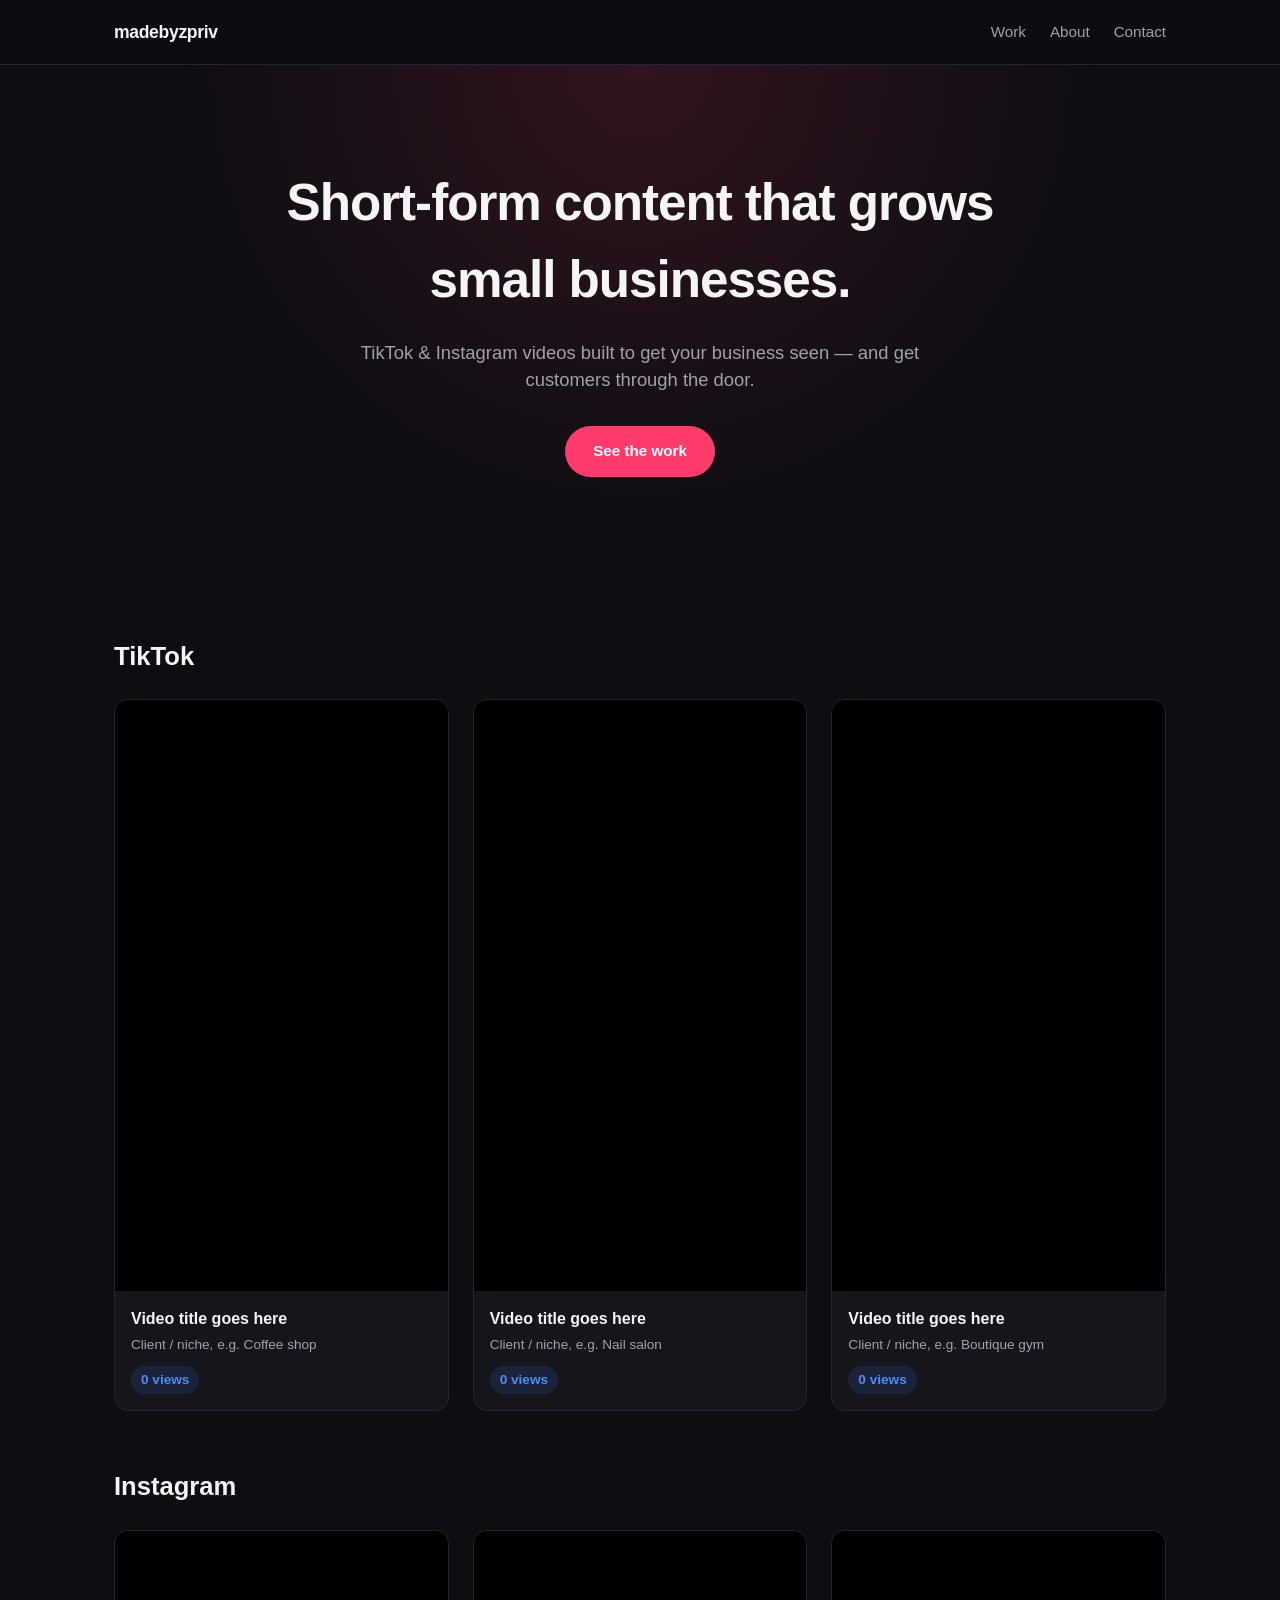
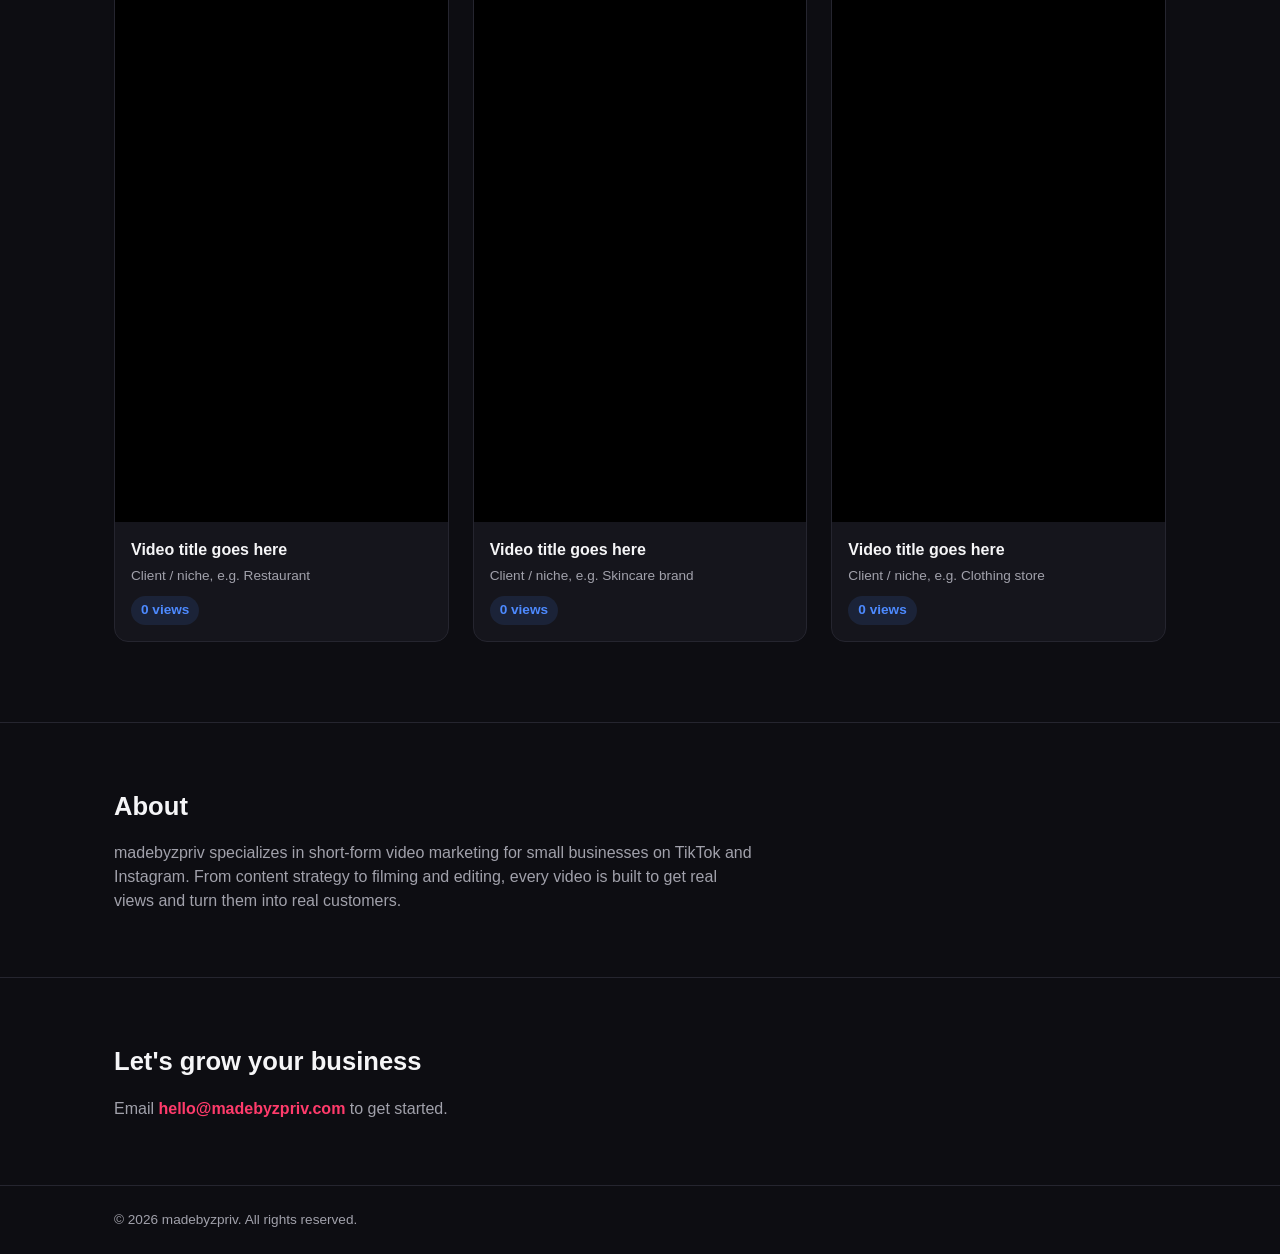
==== index.html @ 8af0ff32 "Initial portfolio site for madebyzpriv Static HTML/CSS site showcasing TikTok and Instagram videos w" ====
<!DOCTYPE html>
<html lang="en">
<head>
  <meta charset="UTF-8">
  <meta name="viewport" content="width=device-width, initial-scale=1.0">
  <title>madebyzpriv — TikTok & Instagram Marketing for Small Businesses</title>
  <meta name="description" content="madebyzpriv creates short-form video content that grows small businesses on TikTok and Instagram.">
  <link rel="stylesheet" href="assets/css/style.css">
</head>
<body>

  <header class="site-header">
    <div class="container nav">
      <a href="#" class="logo">madebyzpriv</a>
      <nav>
        <a href="#work">Work</a>
        <a href="#about">About</a>
        <a href="#contact">Contact</a>
      </nav>
    </div>
  </header>

  <section class="hero">
    <div class="container">
      <h1>Short-form content that grows small businesses.</h1>
      <p class="subhead">TikTok &amp; Instagram videos built to get your business seen — and get customers through the door.</p>
      <a href="#work" class="btn">See the work</a>
    </div>
  </section>

  <section id="work" class="work">
    <div class="container">

      <h2>TikTok</h2>
      <div class="video-grid">

        <!-- ============================================
             TIKTOK VIDEO CARD — copy/paste this block to add more
             1. Drop your file in videos/tiktok/
             2. Set src="videos/tiktok/your-file.mp4"
             3. Set poster="assets/img/your-thumb.jpg" (optional cover image)
             4. Update the title, client/niche tag, and views count
             ============================================ -->
        <article class="video-card">
          <video controls preload="metadata" poster="assets/img/tiktok-1-thumb.jpg">
            <source src="videos/tiktok/tiktok-1.mp4" type="video/mp4">
          </video>
          <div class="video-info">
            <h3>Video title goes here</h3>
            <p class="tag">Client / niche, e.g. Coffee shop</p>
            <p class="views"><span class="views-count">0</span> views</p>
          </div>
        </article>

        <article class="video-card">
          <video controls preload="metadata" poster="assets/img/tiktok-2-thumb.jpg">
            <source src="videos/tiktok/tiktok-2.mp4" type="video/mp4">
          </video>
          <div class="video-info">
            <h3>Video title goes here</h3>
            <p class="tag">Client / niche, e.g. Nail salon</p>
            <p class="views"><span class="views-count">0</span> views</p>
          </div>
        </article>

        <article class="video-card">
          <video controls preload="metadata" poster="assets/img/tiktok-3-thumb.jpg">
            <source src="videos/tiktok/tiktok-3.mp4" type="video/mp4">
          </video>
          <div class="video-info">
            <h3>Video title goes here</h3>
            <p class="tag">Client / niche, e.g. Boutique gym</p>
            <p class="views"><span class="views-count">0</span> views</p>
          </div>
        </article>
        <!-- END TIKTOK VIDEO CARD -->

      </div>

      <h2>Instagram</h2>
      <div class="video-grid">

        <!-- ============================================
             INSTAGRAM VIDEO CARD — copy/paste this block to add more
             1. Drop your file in videos/instagram/
             2. Set src="videos/instagram/your-file.mp4"
             3. Set poster="assets/img/your-thumb.jpg" (optional cover image)
             4. Update the title, client/niche tag, and views count
             ============================================ -->
        <article class="video-card">
          <video controls preload="metadata" poster="assets/img/instagram-1-thumb.jpg">
            <source src="videos/instagram/instagram-1.mp4" type="video/mp4">
          </video>
          <div class="video-info">
            <h3>Video title goes here</h3>
            <p class="tag">Client / niche, e.g. Restaurant</p>
            <p class="views"><span class="views-count">0</span> views</p>
          </div>
        </article>

        <article class="video-card">
          <video controls preload="metadata" poster="assets/img/instagram-2-thumb.jpg">
            <source src="videos/instagram/instagram-2.mp4" type="video/mp4">
          </video>
          <div class="video-info">
            <h3>Video title goes here</h3>
            <p class="tag">Client / niche, e.g. Skincare brand</p>
            <p class="views"><span class="views-count">0</span> views</p>
          </div>
        </article>

        <article class="video-card">
          <video controls preload="metadata" poster="assets/img/instagram-3-thumb.jpg">
            <source src="videos/instagram/instagram-3.mp4" type="video/mp4">
          </video>
          <div class="video-info">
            <h3>Video title goes here</h3>
            <p class="tag">Client / niche, e.g. Clothing store</p>
            <p class="views"><span class="views-count">0</span> views</p>
          </div>
        </article>
        <!-- END INSTAGRAM VIDEO CARD -->

      </div>
    </div>
  </section>

  <section id="about" class="about">
    <div class="container">
      <h2>About</h2>
      <p>madebyzpriv specializes in short-form video marketing for small businesses on TikTok and Instagram. From content strategy to filming and editing, every video is built to get real views and turn them into real customers.</p>
    </div>
  </section>

  <section id="contact" class="contact">
    <div class="container">
      <h2>Let's grow your business</h2>
      <p>Email <a href="mailto:hello@madebyzpriv.com">hello@madebyzpriv.com</a> to get started.</p>
    </div>
  </section>

  <footer class="site-footer">
    <div class="container">
      <p>&copy; 2026 madebyzpriv. All rights reserved.</p>
    </div>
  </footer>

</body>
</html>
---- assets/css/style.css ----
:root {
  --bg: #0d0d12;
  --bg-alt: #15151c;
  --text: #f5f5f7;
  --muted: #a1a1ab;
  --accent: #ff3b6b;
  --accent-2: #4d8aff;
  --border: #25252f;
  --radius: 14px;
}

* {
  margin: 0;
  padding: 0;
  box-sizing: border-box;
}

body {
  font-family: -apple-system, BlinkMacSystemFont, "Segoe UI", Roboto, Helvetica, Arial, sans-serif;
  background: var(--bg);
  color: var(--text);
  line-height: 1.5;
}

.container {
  max-width: 1100px;
  margin: 0 auto;
  padding: 0 24px;
}

a {
  color: inherit;
  text-decoration: none;
}

/* Header */
.site-header {
  position: sticky;
  top: 0;
  background: rgba(13, 13, 18, 0.85);
  backdrop-filter: blur(8px);
  border-bottom: 1px solid var(--border);
  z-index: 10;
}

.nav {
  display: flex;
  align-items: center;
  justify-content: space-between;
  height: 64px;
}

.logo {
  font-weight: 800;
  font-size: 1.1rem;
  letter-spacing: -0.02em;
}

.nav nav {
  display: flex;
  gap: 24px;
}

.nav nav a {
  color: var(--muted);
  font-size: 0.95rem;
  font-weight: 500;
}

.nav nav a:hover {
  color: var(--text);
}

/* Hero */
.hero {
  padding: 100px 0 80px;
  text-align: center;
  background: radial-gradient(circle at 50% 0%, rgba(255, 59, 107, 0.15), transparent 60%);
}

.hero h1 {
  font-size: clamp(2rem, 5vw, 3.2rem);
  font-weight: 800;
  letter-spacing: -0.02em;
  max-width: 760px;
  margin: 0 auto 20px;
}

.subhead {
  color: var(--muted);
  font-size: 1.15rem;
  max-width: 560px;
  margin: 0 auto 32px;
}

.btn {
  display: inline-block;
  background: var(--accent);
  color: #fff;
  font-weight: 700;
  padding: 14px 28px;
  border-radius: 999px;
  font-size: 0.95rem;
}

.btn:hover {
  opacity: 0.9;
}

/* Work / video grid */
.work {
  padding: 80px 0;
}

.work h2 {
  font-size: 1.6rem;
  font-weight: 800;
  margin-bottom: 24px;
}

.work h2:not(:first-child) {
  margin-top: 56px;
}

.video-grid {
  display: grid;
  grid-template-columns: repeat(3, 1fr);
  gap: 24px;
}

.video-card {
  background: var(--bg-alt);
  border: 1px solid var(--border);
  border-radius: var(--radius);
  overflow: hidden;
}

.video-card video {
  width: 100%;
  aspect-ratio: 9 / 16;
  display: block;
  background: #000;
  object-fit: cover;
}

.video-info {
  padding: 16px;
}

.video-info h3 {
  font-size: 1rem;
  font-weight: 700;
  margin-bottom: 4px;
}

.video-info .tag {
  color: var(--muted);
  font-size: 0.85rem;
  margin-bottom: 10px;
}

.video-info .views {
  display: inline-block;
  font-size: 0.85rem;
  font-weight: 700;
  color: var(--accent-2);
  background: rgba(77, 138, 255, 0.12);
  padding: 4px 10px;
  border-radius: 999px;
}

/* About / Contact */
.about,
.contact {
  padding: 64px 0;
  border-top: 1px solid var(--border);
}

.about h2,
.contact h2 {
  font-size: 1.6rem;
  font-weight: 800;
  margin-bottom: 16px;
}

.about p,
.contact p {
  color: var(--muted);
  max-width: 640px;
}

.contact a {
  color: var(--accent);
  font-weight: 700;
}

/* Footer */
.site-footer {
  border-top: 1px solid var(--border);
  padding: 24px 0;
  color: var(--muted);
  font-size: 0.85rem;
}

/* Responsive */
@media (max-width: 860px) {
  .video-grid {
    grid-template-columns: repeat(2, 1fr);
  }
}

@media (max-width: 560px) {
  .nav nav {
    gap: 16px;
  }

  .video-grid {
    grid-template-columns: 1fr;
  }
}
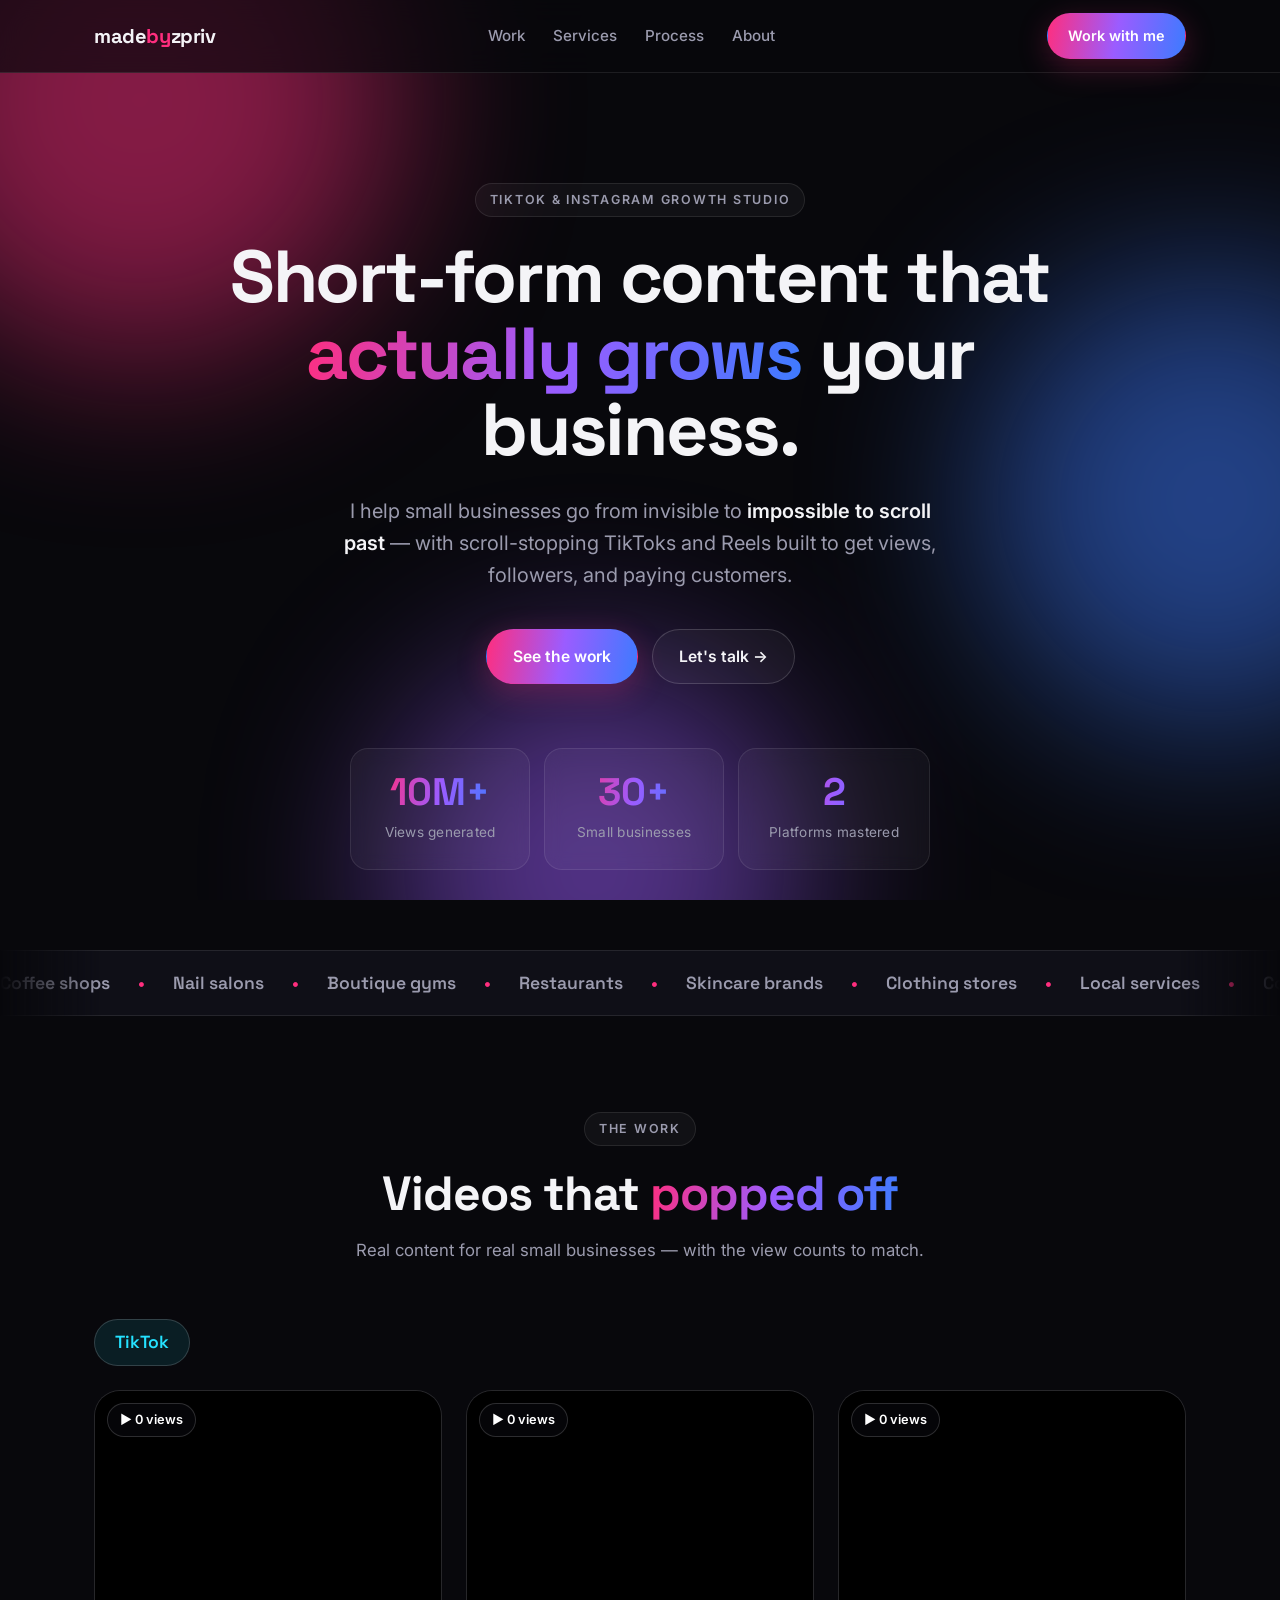
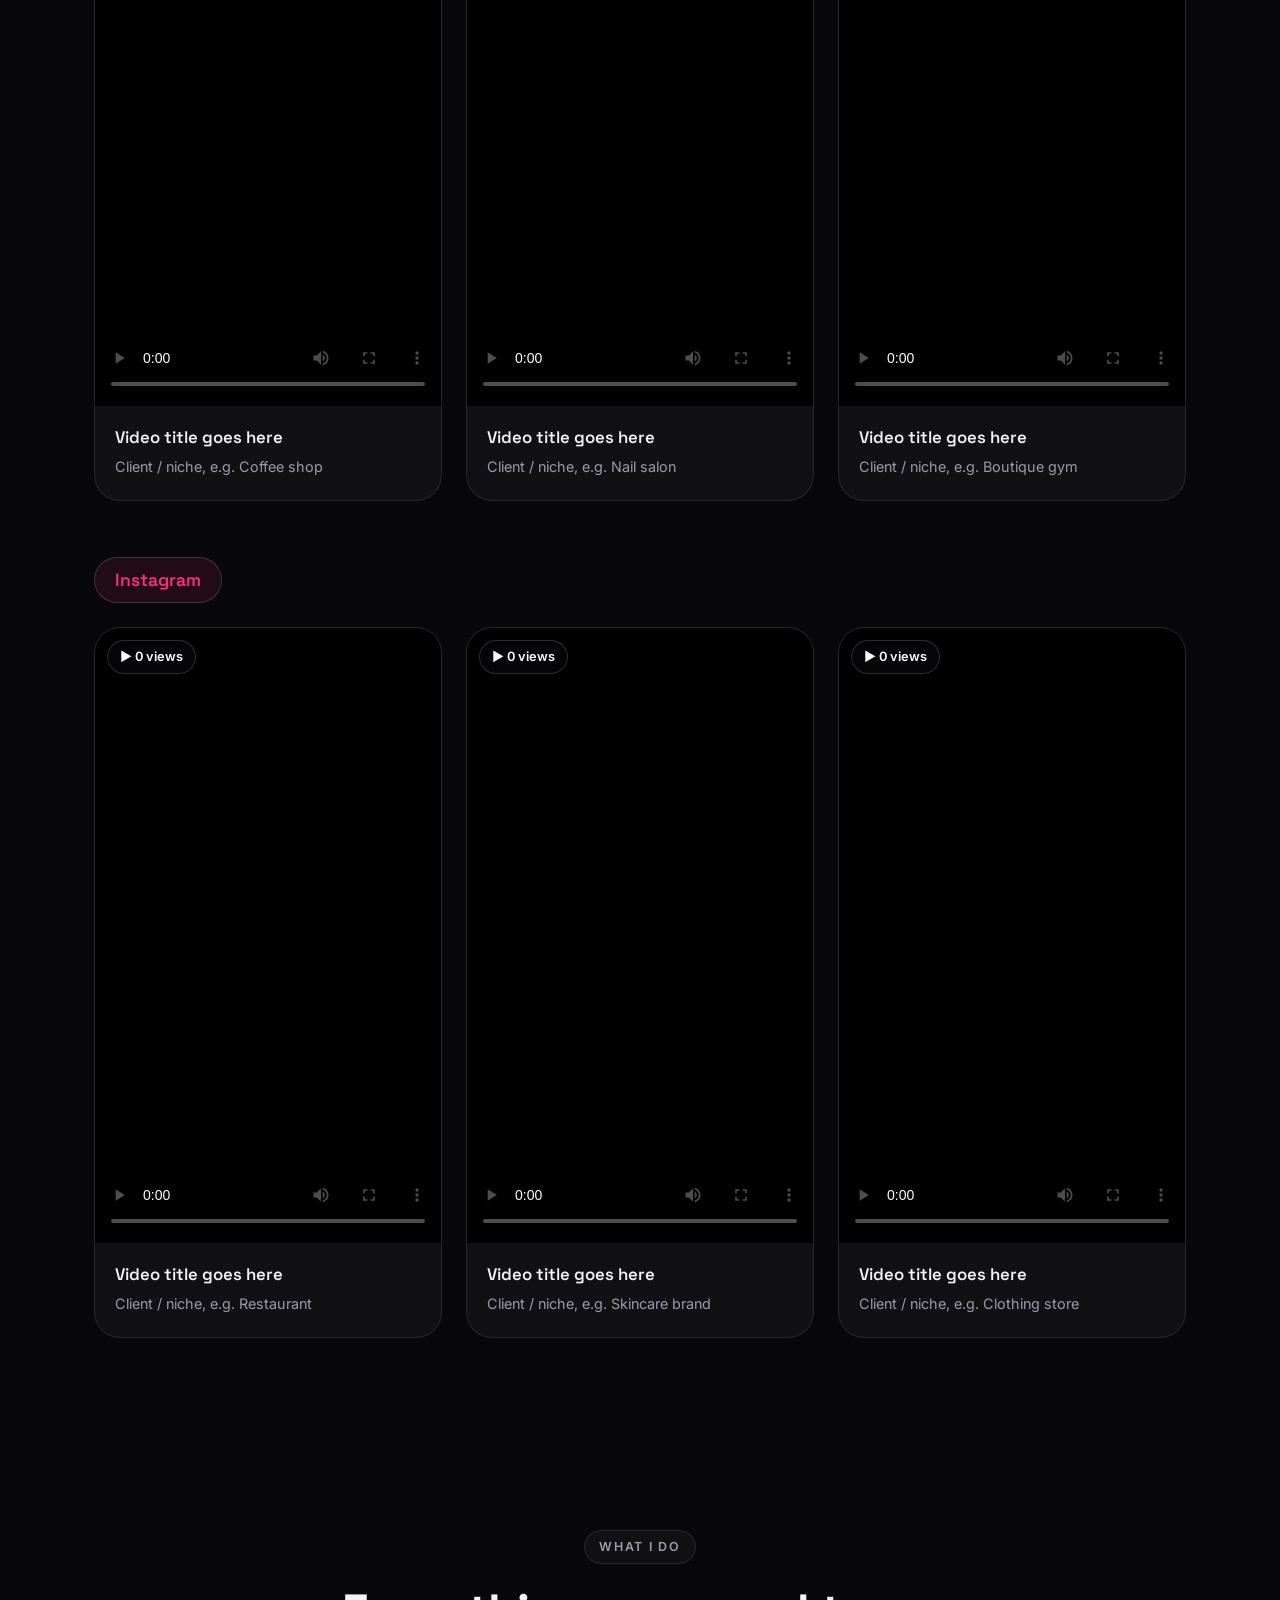
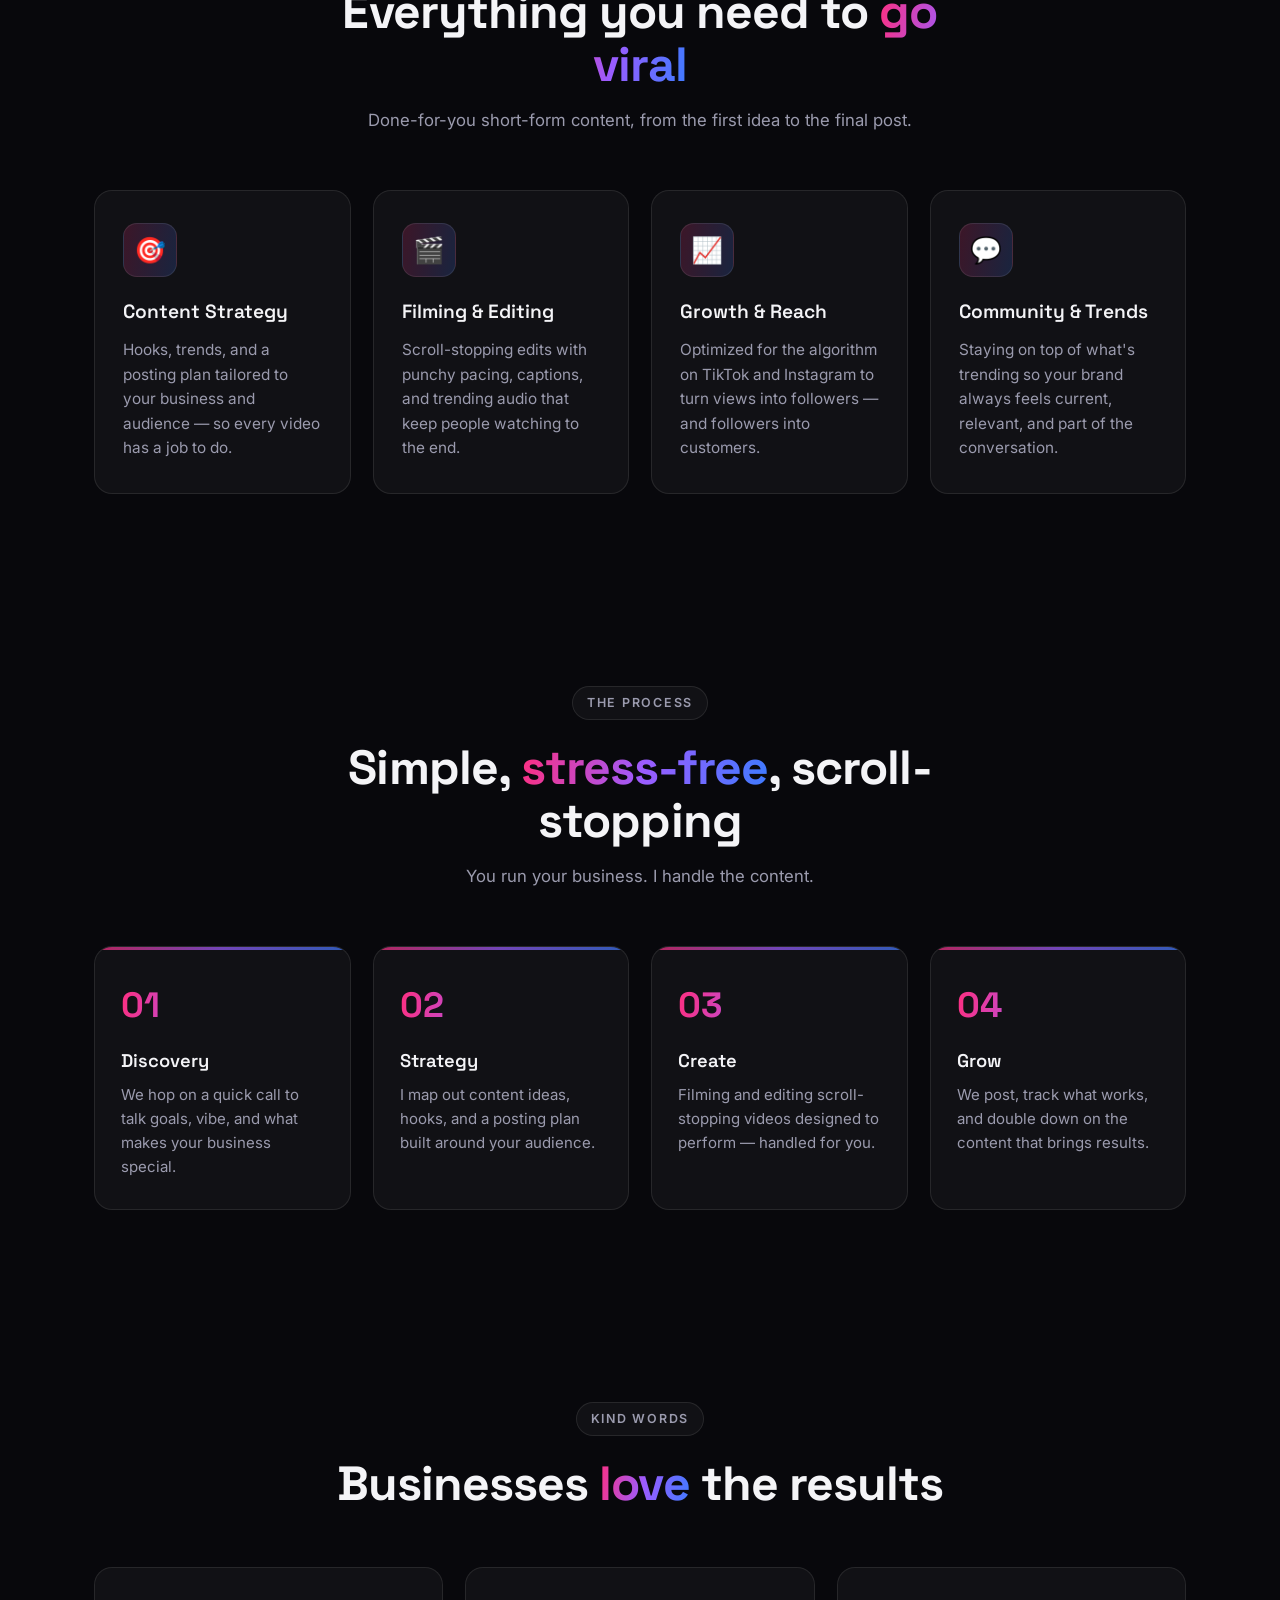
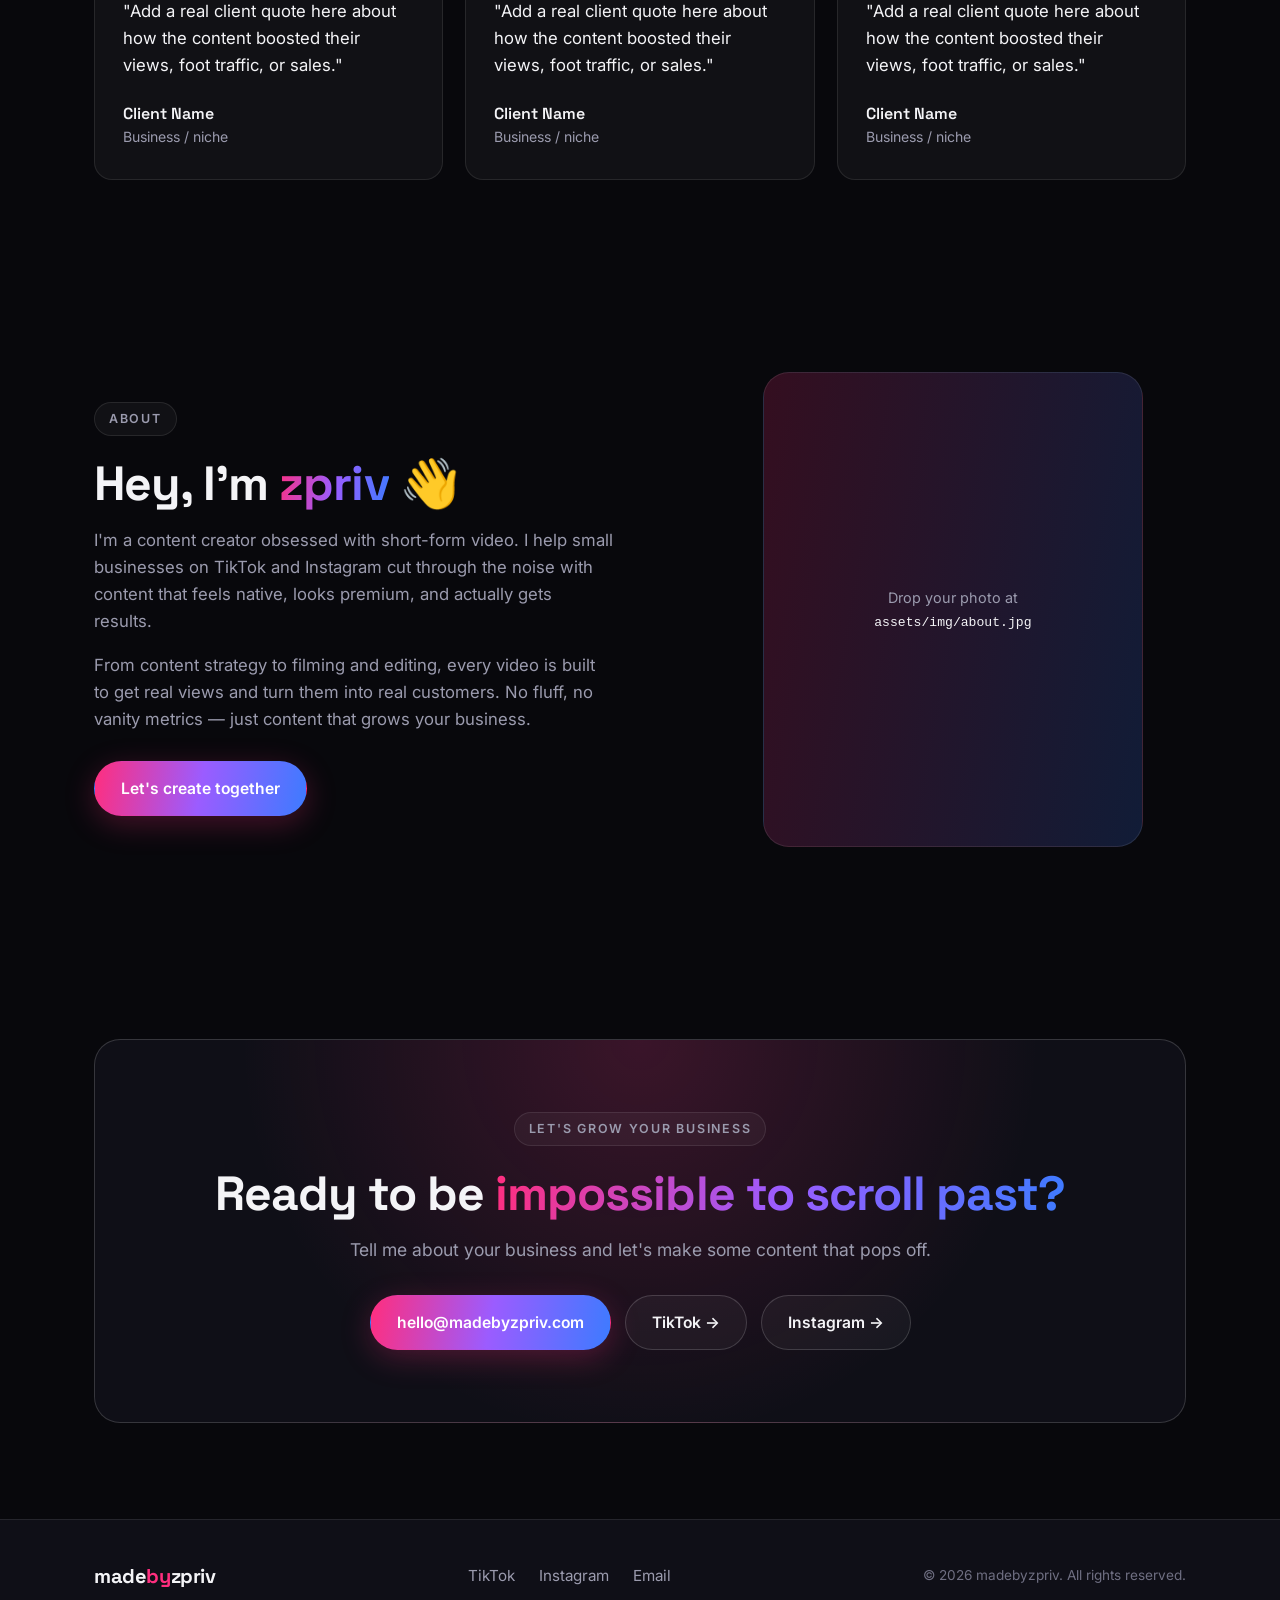
==== commit 5d9a3ba2: "Redesign: vibey, professional, fully fleshed-out site Bold display typography, animated gradient bac" ====
--- a/index.html
+++ b/index.html
@@ -3,145 +3,376 @@
 <head>
   <meta charset="UTF-8">
   <meta name="viewport" content="width=device-width, initial-scale=1.0">
-  <title>madebyzpriv — TikTok & Instagram Marketing for Small Businesses</title>
-  <meta name="description" content="madebyzpriv creates short-form video content that grows small businesses on TikTok and Instagram.">
+  <title>madebyzpriv — TikTok &amp; Instagram Marketing for Small Businesses</title>
+  <meta name="description" content="madebyzpriv creates scroll-stopping short-form video content that grows small businesses on TikTok and Instagram.">
+
+  <!-- Open Graph / social preview -->
+  <meta property="og:title" content="madebyzpriv — Short-form content that grows small businesses">
+  <meta property="og:description" content="Scroll-stopping TikTok &amp; Instagram videos built to get your business seen — and get customers through the door.">
+  <meta property="og:type" content="website">
+
+  <!-- Fonts -->
+  <link rel="preconnect" href="https://fonts.googleapis.com">
+  <link rel="preconnect" href="https://fonts.gstatic.com" crossorigin>
+  <link href="https://fonts.googleapis.com/css2?family=Space+Grotesk:wght@400;500;600;700&family=Inter:wght@400;500;600;700&display=swap" rel="stylesheet">
+
   <link rel="stylesheet" href="assets/css/style.css">
 </head>
 <body>
 
+  <!-- Animated gradient backdrop -->
+  <div class="bg-orbs" aria-hidden="true">
+    <span class="orb orb-1"></span>
+    <span class="orb orb-2"></span>
+    <span class="orb orb-3"></span>
+  </div>
+
+  <!-- ============================ HEADER ============================ -->
   <header class="site-header">
     <div class="container nav">
-      <a href="#" class="logo">madebyzpriv</a>
-      <nav>
+      <a href="#top" class="logo">made<span>by</span>zpriv</a>
+      <nav class="nav-links">
         <a href="#work">Work</a>
+        <a href="#services">Services</a>
+        <a href="#process">Process</a>
         <a href="#about">About</a>
-        <a href="#contact">Contact</a>
       </nav>
+      <a href="#contact" class="btn btn-sm">Work with me</a>
     </div>
   </header>
 
-  <section class="hero">
-    <div class="container">
-      <h1>Short-form content that grows small businesses.</h1>
-      <p class="subhead">TikTok &amp; Instagram videos built to get your business seen — and get customers through the door.</p>
-      <a href="#work" class="btn">See the work</a>
+  <main id="top">
+
+    <!-- ============================ HERO ============================ -->
+    <section class="hero">
+      <div class="container hero-inner">
+        <span class="eyebrow">TikTok &amp; Instagram growth studio</span>
+        <h1>
+          Short-form content that
+          <span class="grad-text">actually grows</span>
+          your business.
+        </h1>
+        <p class="subhead">
+          I help small businesses go from invisible to <em>impossible to scroll past</em> —
+          with scroll-stopping TikToks and Reels built to get views, followers, and paying customers.
+        </p>
+        <div class="hero-cta">
+          <a href="#work" class="btn">See the work</a>
+          <a href="#contact" class="btn btn-ghost">Let's talk →</a>
+        </div>
+
+        <!-- Quick proof stats -->
+        <div class="hero-stats">
+          <div class="stat">
+            <span class="stat-num">10M+</span>
+            <span class="stat-label">Views generated</span>
+          </div>
+          <div class="stat">
+            <span class="stat-num">30+</span>
+            <span class="stat-label">Small businesses</span>
+          </div>
+          <div class="stat">
+            <span class="stat-num">2</span>
+            <span class="stat-label">Platforms mastered</span>
+          </div>
+        </div>
+      </div>
+    </section>
+
+    <!-- ============================ MARQUEE ============================ -->
+    <div class="marquee" aria-hidden="true">
+      <div class="marquee-track">
+        <span>Coffee shops</span><span>•</span>
+        <span>Nail salons</span><span>•</span>
+        <span>Boutique gyms</span><span>•</span>
+        <span>Restaurants</span><span>•</span>
+        <span>Skincare brands</span><span>•</span>
+        <span>Clothing stores</span><span>•</span>
+        <span>Local services</span><span>•</span>
+        <!-- duplicate for seamless loop -->
+        <span>Coffee shops</span><span>•</span>
+        <span>Nail salons</span><span>•</span>
+        <span>Boutique gyms</span><span>•</span>
+        <span>Restaurants</span><span>•</span>
+        <span>Skincare brands</span><span>•</span>
+        <span>Clothing stores</span><span>•</span>
+        <span>Local services</span><span>•</span>
+      </div>
     </div>
-  </section>
-
-  <section id="work" class="work">
-    <div class="container">
-
-      <h2>TikTok</h2>
-      <div class="video-grid">
-
-        <!-- ============================================
-             TIKTOK VIDEO CARD — copy/paste this block to add more
-             1. Drop your file in videos/tiktok/
-             2. Set src="videos/tiktok/your-file.mp4"
-             3. Set poster="assets/img/your-thumb.jpg" (optional cover image)
-             4. Update the title, client/niche tag, and views count
-             ============================================ -->
-        <article class="video-card">
-          <video controls preload="metadata" poster="assets/img/tiktok-1-thumb.jpg">
-            <source src="videos/tiktok/tiktok-1.mp4" type="video/mp4">
-          </video>
-          <div class="video-info">
-            <h3>Video title goes here</h3>
-            <p class="tag">Client / niche, e.g. Coffee shop</p>
-            <p class="views"><span class="views-count">0</span> views</p>
-          </div>
-        </article>
-
-        <article class="video-card">
-          <video controls preload="metadata" poster="assets/img/tiktok-2-thumb.jpg">
-            <source src="videos/tiktok/tiktok-2.mp4" type="video/mp4">
-          </video>
-          <div class="video-info">
-            <h3>Video title goes here</h3>
-            <p class="tag">Client / niche, e.g. Nail salon</p>
-            <p class="views"><span class="views-count">0</span> views</p>
-          </div>
-        </article>
-
-        <article class="video-card">
-          <video controls preload="metadata" poster="assets/img/tiktok-3-thumb.jpg">
-            <source src="videos/tiktok/tiktok-3.mp4" type="video/mp4">
-          </video>
-          <div class="video-info">
-            <h3>Video title goes here</h3>
-            <p class="tag">Client / niche, e.g. Boutique gym</p>
-            <p class="views"><span class="views-count">0</span> views</p>
-          </div>
-        </article>
-        <!-- END TIKTOK VIDEO CARD -->
-
-      </div>
-
-      <h2>Instagram</h2>
-      <div class="video-grid">
-
-        <!-- ============================================
-             INSTAGRAM VIDEO CARD — copy/paste this block to add more
-             1. Drop your file in videos/instagram/
-             2. Set src="videos/instagram/your-file.mp4"
-             3. Set poster="assets/img/your-thumb.jpg" (optional cover image)
-             4. Update the title, client/niche tag, and views count
-             ============================================ -->
-        <article class="video-card">
-          <video controls preload="metadata" poster="assets/img/instagram-1-thumb.jpg">
-            <source src="videos/instagram/instagram-1.mp4" type="video/mp4">
-          </video>
-          <div class="video-info">
-            <h3>Video title goes here</h3>
-            <p class="tag">Client / niche, e.g. Restaurant</p>
-            <p class="views"><span class="views-count">0</span> views</p>
-          </div>
-        </article>
-
-        <article class="video-card">
-          <video controls preload="metadata" poster="assets/img/instagram-2-thumb.jpg">
-            <source src="videos/instagram/instagram-2.mp4" type="video/mp4">
-          </video>
-          <div class="video-info">
-            <h3>Video title goes here</h3>
-            <p class="tag">Client / niche, e.g. Skincare brand</p>
-            <p class="views"><span class="views-count">0</span> views</p>
-          </div>
-        </article>
-
-        <article class="video-card">
-          <video controls preload="metadata" poster="assets/img/instagram-3-thumb.jpg">
-            <source src="videos/instagram/instagram-3.mp4" type="video/mp4">
-          </video>
-          <div class="video-info">
-            <h3>Video title goes here</h3>
-            <p class="tag">Client / niche, e.g. Clothing store</p>
-            <p class="views"><span class="views-count">0</span> views</p>
-          </div>
-        </article>
-        <!-- END INSTAGRAM VIDEO CARD -->
-
-      </div>
-    </div>
-  </section>
-
-  <section id="about" class="about">
-    <div class="container">
-      <h2>About</h2>
-      <p>madebyzpriv specializes in short-form video marketing for small businesses on TikTok and Instagram. From content strategy to filming and editing, every video is built to get real views and turn them into real customers.</p>
-    </div>
-  </section>
-
-  <section id="contact" class="contact">
-    <div class="container">
-      <h2>Let's grow your business</h2>
-      <p>Email <a href="mailto:hello@madebyzpriv.com">hello@madebyzpriv.com</a> to get started.</p>
-    </div>
-  </section>
-
+
+    <!-- ============================ WORK ============================ -->
+    <section id="work" class="section work">
+      <div class="container">
+        <div class="section-head">
+          <span class="eyebrow">The work</span>
+          <h2>Videos that <span class="grad-text">popped off</span></h2>
+          <p class="section-sub">Real content for real small businesses — with the view counts to match.</p>
+        </div>
+
+        <!-- ---------------- TikTok ---------------- -->
+        <div class="platform-head">
+          <span class="platform-badge tiktok">TikTok</span>
+        </div>
+        <div class="video-grid">
+
+          <!-- ============================================
+               TIKTOK VIDEO CARD — copy/paste this block to add more
+               1. Drop your file in videos/tiktok/
+               2. Set src="videos/tiktok/your-file.mp4"
+               3. Set poster="assets/img/your-thumb.jpg" (optional cover image)
+               4. Update the title, client/niche tag, and views count
+               ============================================ -->
+          <article class="video-card">
+            <div class="video-wrap">
+              <video controls preload="metadata" poster="assets/img/tiktok-1-thumb.jpg">
+                <source src="videos/tiktok/tiktok-1.mp4" type="video/mp4">
+              </video>
+              <span class="views-badge">▶ <span class="views-count">0</span> views</span>
+            </div>
+            <div class="video-info">
+              <h3>Video title goes here</h3>
+              <p class="tag">Client / niche, e.g. Coffee shop</p>
+            </div>
+          </article>
+
+          <article class="video-card">
+            <div class="video-wrap">
+              <video controls preload="metadata" poster="assets/img/tiktok-2-thumb.jpg">
+                <source src="videos/tiktok/tiktok-2.mp4" type="video/mp4">
+              </video>
+              <span class="views-badge">▶ <span class="views-count">0</span> views</span>
+            </div>
+            <div class="video-info">
+              <h3>Video title goes here</h3>
+              <p class="tag">Client / niche, e.g. Nail salon</p>
+            </div>
+          </article>
+
+          <article class="video-card">
+            <div class="video-wrap">
+              <video controls preload="metadata" poster="assets/img/tiktok-3-thumb.jpg">
+                <source src="videos/tiktok/tiktok-3.mp4" type="video/mp4">
+              </video>
+              <span class="views-badge">▶ <span class="views-count">0</span> views</span>
+            </div>
+            <div class="video-info">
+              <h3>Video title goes here</h3>
+              <p class="tag">Client / niche, e.g. Boutique gym</p>
+            </div>
+          </article>
+          <!-- END TIKTOK VIDEO CARD -->
+
+        </div>
+
+        <!-- ---------------- Instagram ---------------- -->
+        <div class="platform-head">
+          <span class="platform-badge instagram">Instagram</span>
+        </div>
+        <div class="video-grid">
+
+          <!-- ============================================
+               INSTAGRAM VIDEO CARD — copy/paste this block to add more
+               1. Drop your file in videos/instagram/
+               2. Set src="videos/instagram/your-file.mp4"
+               3. Set poster="assets/img/your-thumb.jpg" (optional cover image)
+               4. Update the title, client/niche tag, and views count
+               ============================================ -->
+          <article class="video-card">
+            <div class="video-wrap">
+              <video controls preload="metadata" poster="assets/img/instagram-1-thumb.jpg">
+                <source src="videos/instagram/instagram-1.mp4" type="video/mp4">
+              </video>
+              <span class="views-badge">▶ <span class="views-count">0</span> views</span>
+            </div>
+            <div class="video-info">
+              <h3>Video title goes here</h3>
+              <p class="tag">Client / niche, e.g. Restaurant</p>
+            </div>
+          </article>
+
+          <article class="video-card">
+            <div class="video-wrap">
+              <video controls preload="metadata" poster="assets/img/instagram-2-thumb.jpg">
+                <source src="videos/instagram/instagram-2.mp4" type="video/mp4">
+              </video>
+              <span class="views-badge">▶ <span class="views-count">0</span> views</span>
+            </div>
+            <div class="video-info">
+              <h3>Video title goes here</h3>
+              <p class="tag">Client / niche, e.g. Skincare brand</p>
+            </div>
+          </article>
+
+          <article class="video-card">
+            <div class="video-wrap">
+              <video controls preload="metadata" poster="assets/img/instagram-3-thumb.jpg">
+                <source src="videos/instagram/instagram-3.mp4" type="video/mp4">
+              </video>
+              <span class="views-badge">▶ <span class="views-count">0</span> views</span>
+            </div>
+            <div class="video-info">
+              <h3>Video title goes here</h3>
+              <p class="tag">Client / niche, e.g. Clothing store</p>
+            </div>
+          </article>
+          <!-- END INSTAGRAM VIDEO CARD -->
+
+        </div>
+      </div>
+    </section>
+
+    <!-- ============================ SERVICES ============================ -->
+    <section id="services" class="section services">
+      <div class="container">
+        <div class="section-head">
+          <span class="eyebrow">What I do</span>
+          <h2>Everything you need to <span class="grad-text">go viral</span></h2>
+          <p class="section-sub">Done-for-you short-form content, from the first idea to the final post.</p>
+        </div>
+
+        <div class="card-grid">
+          <div class="feature-card">
+            <span class="feature-icon">🎯</span>
+            <h3>Content Strategy</h3>
+            <p>Hooks, trends, and a posting plan tailored to your business and audience — so every video has a job to do.</p>
+          </div>
+          <div class="feature-card">
+            <span class="feature-icon">🎬</span>
+            <h3>Filming &amp; Editing</h3>
+            <p>Scroll-stopping edits with punchy pacing, captions, and trending audio that keep people watching to the end.</p>
+          </div>
+          <div class="feature-card">
+            <span class="feature-icon">📈</span>
+            <h3>Growth &amp; Reach</h3>
+            <p>Optimized for the algorithm on TikTok and Instagram to turn views into followers — and followers into customers.</p>
+          </div>
+          <div class="feature-card">
+            <span class="feature-icon">💬</span>
+            <h3>Community &amp; Trends</h3>
+            <p>Staying on top of what's trending so your brand always feels current, relevant, and part of the conversation.</p>
+          </div>
+        </div>
+      </div>
+    </section>
+
+    <!-- ============================ PROCESS ============================ -->
+    <section id="process" class="section process">
+      <div class="container">
+        <div class="section-head">
+          <span class="eyebrow">The process</span>
+          <h2>Simple, <span class="grad-text">stress-free</span>, scroll-stopping</h2>
+          <p class="section-sub">You run your business. I handle the content.</p>
+        </div>
+
+        <div class="steps">
+          <div class="step">
+            <span class="step-num">01</span>
+            <h3>Discovery</h3>
+            <p>We hop on a quick call to talk goals, vibe, and what makes your business special.</p>
+          </div>
+          <div class="step">
+            <span class="step-num">02</span>
+            <h3>Strategy</h3>
+            <p>I map out content ideas, hooks, and a posting plan built around your audience.</p>
+          </div>
+          <div class="step">
+            <span class="step-num">03</span>
+            <h3>Create</h3>
+            <p>Filming and editing scroll-stopping videos designed to perform — handled for you.</p>
+          </div>
+          <div class="step">
+            <span class="step-num">04</span>
+            <h3>Grow</h3>
+            <p>We post, track what works, and double down on the content that brings results.</p>
+          </div>
+        </div>
+      </div>
+    </section>
+
+    <!-- ============================ TESTIMONIALS ============================ -->
+    <section class="section testimonials">
+      <div class="container">
+        <div class="section-head">
+          <span class="eyebrow">Kind words</span>
+          <h2>Businesses <span class="grad-text">love</span> the results</h2>
+        </div>
+
+        <div class="card-grid">
+          <!-- TESTIMONIAL — duplicate this block to add more -->
+          <blockquote class="quote-card">
+            <p>"Add a real client quote here about how the content boosted their views, foot traffic, or sales."</p>
+            <footer><span class="quote-name">Client Name</span><span class="quote-role">Business / niche</span></footer>
+          </blockquote>
+
+          <blockquote class="quote-card">
+            <p>"Add a real client quote here about how the content boosted their views, foot traffic, or sales."</p>
+            <footer><span class="quote-name">Client Name</span><span class="quote-role">Business / niche</span></footer>
+          </blockquote>
+
+          <blockquote class="quote-card">
+            <p>"Add a real client quote here about how the content boosted their views, foot traffic, or sales."</p>
+            <footer><span class="quote-name">Client Name</span><span class="quote-role">Business / niche</span></footer>
+          </blockquote>
+        </div>
+      </div>
+    </section>
+
+    <!-- ============================ ABOUT ============================ -->
+    <section id="about" class="section about">
+      <div class="container about-inner">
+        <div class="about-text">
+          <span class="eyebrow">About</span>
+          <h2>Hey, I'm <span class="grad-text">zpriv</span> 👋</h2>
+          <p>
+            I'm a content creator obsessed with short-form video. I help small businesses on
+            TikTok and Instagram cut through the noise with content that feels native, looks
+            premium, and actually gets results.
+          </p>
+          <p>
+            From content strategy to filming and editing, every video is built to get real views
+            and turn them into real customers. No fluff, no vanity metrics — just content that
+            grows your business.
+          </p>
+          <a href="#contact" class="btn">Let's create together</a>
+        </div>
+        <!-- Drop a photo of yourself at assets/img/about.jpg to replace this -->
+        <div class="about-photo">
+          <div class="photo-placeholder">
+            <img src="assets/img/about.jpg" alt="Portrait of zpriv" onerror="this.style.display='none'">
+            <span class="photo-fallback">Drop your photo at<br><code>assets/img/about.jpg</code></span>
+          </div>
+        </div>
+      </div>
+    </section>
+
+    <!-- ============================ CTA / CONTACT ============================ -->
+    <section id="contact" class="section contact">
+      <div class="container">
+        <div class="cta-card">
+          <span class="eyebrow">Let's grow your business</span>
+          <h2>Ready to be <span class="grad-text">impossible to scroll past?</span></h2>
+          <p>Tell me about your business and let's make some content that pops off.</p>
+          <div class="hero-cta">
+            <a href="mailto:hello@madebyzpriv.com" class="btn">hello@madebyzpriv.com</a>
+            <a href="https://www.tiktok.com/@madebyzpriv" class="btn btn-ghost" target="_blank" rel="noopener">TikTok →</a>
+            <a href="https://www.instagram.com/madebyzpriv" class="btn btn-ghost" target="_blank" rel="noopener">Instagram →</a>
+          </div>
+        </div>
+      </div>
+    </section>
+
+  </main>
+
+  <!-- ============================ FOOTER ============================ -->
   <footer class="site-footer">
-    <div class="container">
-      <p>&copy; 2026 madebyzpriv. All rights reserved.</p>
+    <div class="container footer-inner">
+      <a href="#top" class="logo">made<span>by</span>zpriv</a>
+      <div class="footer-links">
+        <a href="https://www.tiktok.com/@madebyzpriv" target="_blank" rel="noopener">TikTok</a>
+        <a href="https://www.instagram.com/madebyzpriv" target="_blank" rel="noopener">Instagram</a>
+        <a href="mailto:hello@madebyzpriv.com">Email</a>
+      </div>
+      <p class="footer-copy">&copy; 2026 madebyzpriv. All rights reserved.</p>
     </div>
   </footer>
 
--- a/assets/css/style.css
+++ b/assets/css/style.css
@@ -1,140 +1,304 @@
+/* ============================================================
+   madebyzpriv — vibey portfolio styles
+   No JS. Pure HTML + CSS.
+   ============================================================ */
+
 :root {
-  --bg: #0d0d12;
-  --bg-alt: #15151c;
-  --text: #f5f5f7;
-  --muted: #a1a1ab;
-  --accent: #ff3b6b;
-  --accent-2: #4d8aff;
-  --border: #25252f;
-  --radius: 14px;
-}
-
-* {
-  margin: 0;
-  padding: 0;
-  box-sizing: border-box;
-}
+  --bg: #08080c;
+  --bg-soft: #0f0f17;
+  --surface: rgba(255, 255, 255, 0.04);
+  --surface-2: rgba(255, 255, 255, 0.06);
+  --border: rgba(255, 255, 255, 0.09);
+  --border-strong: rgba(255, 255, 255, 0.16);
+  --text: #f4f4f7;
+  --muted: #9b9bae;
+  --muted-2: #6f6f82;
+
+  --pink: #ff2e7e;
+  --purple: #9b5cff;
+  --blue: #3d7bff;
+  --cyan: #25e2ff;
+
+  --grad: linear-gradient(100deg, #ff2e7e 0%, #9b5cff 50%, #3d7bff 100%);
+  --grad-soft: linear-gradient(100deg, rgba(255, 46, 126, 0.18), rgba(61, 123, 255, 0.18));
+
+  --radius: 18px;
+  --radius-lg: 26px;
+  --maxw: 1140px;
+  --font-display: "Space Grotesk", -apple-system, BlinkMacSystemFont, sans-serif;
+  --font-body: "Inter", -apple-system, BlinkMacSystemFont, "Segoe UI", Roboto, sans-serif;
+}
+
+* { margin: 0; padding: 0; box-sizing: border-box; }
+
+html { scroll-behavior: smooth; scroll-padding-top: 90px; }
 
 body {
-  font-family: -apple-system, BlinkMacSystemFont, "Segoe UI", Roboto, Helvetica, Arial, sans-serif;
+  font-family: var(--font-body);
   background: var(--bg);
   color: var(--text);
-  line-height: 1.5;
-}
+  line-height: 1.6;
+  overflow-x: hidden;
+  -webkit-font-smoothing: antialiased;
+}
+
+a { color: inherit; text-decoration: none; }
+em { font-style: normal; color: var(--text); font-weight: 600; }
 
 .container {
-  max-width: 1100px;
+  width: 100%;
+  max-width: var(--maxw);
   margin: 0 auto;
   padding: 0 24px;
 }
 
-a {
-  color: inherit;
-  text-decoration: none;
-}
-
-/* Header */
+/* ---------- Animated background orbs ---------- */
+.bg-orbs {
+  position: fixed;
+  inset: 0;
+  z-index: -1;
+  overflow: hidden;
+  pointer-events: none;
+}
+.orb {
+  position: absolute;
+  border-radius: 50%;
+  filter: blur(90px);
+  opacity: 0.5;
+  animation: float 18s ease-in-out infinite;
+}
+.orb-1 { width: 520px; height: 520px; background: var(--pink);   top: -160px; left: -120px; }
+.orb-2 { width: 460px; height: 460px; background: var(--blue);   top: 30%;   right: -160px; animation-delay: -6s; }
+.orb-3 { width: 420px; height: 420px; background: var(--purple); bottom: -180px; left: 30%; animation-delay: -12s; }
+
+@keyframes float {
+  0%, 100% { transform: translate(0, 0) scale(1); }
+  33%      { transform: translate(40px, -50px) scale(1.1); }
+  66%      { transform: translate(-30px, 30px) scale(0.95); }
+}
+
+/* ---------- Shared bits ---------- */
+.grad-text {
+  background: var(--grad);
+  -webkit-background-clip: text;
+  background-clip: text;
+  -webkit-text-fill-color: transparent;
+  color: transparent;
+}
+
+.eyebrow {
+  display: inline-block;
+  font-family: var(--font-body);
+  font-size: 0.78rem;
+  font-weight: 600;
+  letter-spacing: 0.14em;
+  text-transform: uppercase;
+  color: var(--muted);
+  padding: 6px 14px;
+  border: 1px solid var(--border);
+  border-radius: 999px;
+  background: var(--surface);
+  margin-bottom: 22px;
+}
+
+.btn {
+  display: inline-flex;
+  align-items: center;
+  gap: 8px;
+  font-family: var(--font-body);
+  font-weight: 600;
+  font-size: 0.98rem;
+  color: #fff;
+  background: var(--grad);
+  padding: 14px 26px;
+  border-radius: 999px;
+  border: 1px solid transparent;
+  transition: transform 0.18s ease, box-shadow 0.18s ease, opacity 0.18s ease;
+  box-shadow: 0 8px 30px rgba(255, 46, 126, 0.25);
+  white-space: nowrap;
+}
+.btn:hover { transform: translateY(-2px); box-shadow: 0 12px 36px rgba(155, 92, 255, 0.4); }
+
+.btn-ghost {
+  background: var(--surface);
+  border: 1px solid var(--border-strong);
+  color: var(--text);
+  box-shadow: none;
+}
+.btn-ghost:hover { background: var(--surface-2); box-shadow: none; }
+
+.btn-sm { padding: 10px 20px; font-size: 0.9rem; }
+
+/* ---------- Header ---------- */
 .site-header {
   position: sticky;
   top: 0;
-  background: rgba(13, 13, 18, 0.85);
-  backdrop-filter: blur(8px);
+  z-index: 50;
+  background: rgba(8, 8, 12, 0.7);
+  backdrop-filter: blur(14px);
+  -webkit-backdrop-filter: blur(14px);
   border-bottom: 1px solid var(--border);
-  z-index: 10;
-}
-
+}
 .nav {
   display: flex;
   align-items: center;
   justify-content: space-between;
-  height: 64px;
-}
-
+  height: 72px;
+  gap: 20px;
+}
 .logo {
-  font-weight: 800;
-  font-size: 1.1rem;
+  font-family: var(--font-display);
+  font-weight: 700;
+  font-size: 1.25rem;
   letter-spacing: -0.02em;
 }
-
-.nav nav {
-  display: flex;
-  gap: 24px;
-}
-
-.nav nav a {
-  color: var(--muted);
+.logo span { color: var(--pink); }
+
+.nav-links { display: flex; gap: 28px; }
+.nav-links a {
   font-size: 0.95rem;
   font-weight: 500;
-}
-
-.nav nav a:hover {
-  color: var(--text);
-}
-
-/* Hero */
-.hero {
-  padding: 100px 0 80px;
-  text-align: center;
-  background: radial-gradient(circle at 50% 0%, rgba(255, 59, 107, 0.15), transparent 60%);
-}
-
+  color: var(--muted);
+  position: relative;
+  transition: color 0.18s ease;
+}
+.nav-links a::after {
+  content: "";
+  position: absolute;
+  left: 0; bottom: -6px;
+  width: 0; height: 2px;
+  background: var(--grad);
+  border-radius: 2px;
+  transition: width 0.22s ease;
+}
+.nav-links a:hover { color: var(--text); }
+.nav-links a:hover::after { width: 100%; }
+
+/* ---------- Hero ---------- */
+.hero { padding: 110px 0 80px; text-align: center; }
+.hero-inner { display: flex; flex-direction: column; align-items: center; }
 .hero h1 {
-  font-size: clamp(2rem, 5vw, 3.2rem);
-  font-weight: 800;
+  font-family: var(--font-display);
+  font-weight: 700;
+  font-size: clamp(2.4rem, 6vw, 4.6rem);
+  line-height: 1.04;
+  letter-spacing: -0.03em;
+  max-width: 900px;
+  margin-bottom: 26px;
+}
+.subhead {
+  font-size: clamp(1.05rem, 2vw, 1.25rem);
+  color: var(--muted);
+  max-width: 620px;
+  margin-bottom: 38px;
+}
+.hero-cta { display: flex; gap: 14px; flex-wrap: wrap; justify-content: center; }
+
+.hero-stats {
+  display: flex;
+  gap: 14px;
+  margin-top: 64px;
+  flex-wrap: wrap;
+  justify-content: center;
+}
+.stat {
+  min-width: 180px;
+  padding: 24px 30px;
+  background: var(--surface);
+  border: 1px solid var(--border);
+  border-radius: var(--radius);
+  backdrop-filter: blur(8px);
+}
+.stat-num {
+  display: block;
+  font-family: var(--font-display);
+  font-weight: 700;
+  font-size: 2.4rem;
+  line-height: 1;
+  margin-bottom: 8px;
+  background: var(--grad);
+  -webkit-background-clip: text;
+  background-clip: text;
+  -webkit-text-fill-color: transparent;
+}
+.stat-label { font-size: 0.85rem; color: var(--muted); letter-spacing: 0.02em; }
+
+/* ---------- Marquee ---------- */
+.marquee {
+  overflow: hidden;
+  border-top: 1px solid var(--border);
+  border-bottom: 1px solid var(--border);
+  background: var(--bg-soft);
+  padding: 18px 0;
+  -webkit-mask-image: linear-gradient(90deg, transparent, #000 8%, #000 92%, transparent);
+  mask-image: linear-gradient(90deg, transparent, #000 8%, #000 92%, transparent);
+}
+.marquee-track {
+  display: inline-flex;
+  gap: 28px;
+  white-space: nowrap;
+  animation: scroll 28s linear infinite;
+}
+.marquee-track span {
+  font-family: var(--font-display);
+  font-weight: 600;
+  font-size: 1.1rem;
+  color: var(--muted);
+}
+.marquee-track span:nth-child(even) { color: var(--pink); }
+@keyframes scroll {
+  from { transform: translateX(0); }
+  to   { transform: translateX(-50%); }
+}
+
+/* ---------- Section scaffolding ---------- */
+.section { padding: 96px 0; }
+.section-head { text-align: center; max-width: 640px; margin: 0 auto 56px; }
+.section-head h2,
+.about h2, .contact h2 {
+  font-family: var(--font-display);
+  font-weight: 700;
+  font-size: clamp(1.9rem, 4vw, 3rem);
   letter-spacing: -0.02em;
-  max-width: 760px;
-  margin: 0 auto 20px;
-}
-
-.subhead {
-  color: var(--muted);
-  font-size: 1.15rem;
-  max-width: 560px;
-  margin: 0 auto 32px;
-}
-
-.btn {
+  line-height: 1.1;
+  margin-bottom: 16px;
+}
+.section-sub { color: var(--muted); font-size: 1.05rem; }
+
+/* ---------- Platform badges ---------- */
+.platform-head { margin: 8px 0 24px; }
+.platform-head:not(:first-of-type) { margin-top: 56px; }
+.platform-badge {
   display: inline-block;
-  background: var(--accent);
-  color: #fff;
-  font-weight: 700;
-  padding: 14px 28px;
+  font-family: var(--font-display);
+  font-weight: 600;
+  font-size: 1.1rem;
+  padding: 8px 20px;
   border-radius: 999px;
-  font-size: 0.95rem;
-}
-
-.btn:hover {
-  opacity: 0.9;
-}
-
-/* Work / video grid */
-.work {
-  padding: 80px 0;
-}
-
-.work h2 {
-  font-size: 1.6rem;
-  font-weight: 800;
-  margin-bottom: 24px;
-}
-
-.work h2:not(:first-child) {
-  margin-top: 56px;
-}
-
+  border: 1px solid var(--border-strong);
+}
+.platform-badge.tiktok    { background: rgba(37, 226, 255, 0.1); color: var(--cyan); }
+.platform-badge.instagram { background: rgba(255, 46, 126, 0.1); color: var(--pink); }
+
+/* ---------- Video grid ---------- */
 .video-grid {
   display: grid;
   grid-template-columns: repeat(3, 1fr);
   gap: 24px;
 }
-
 .video-card {
-  background: var(--bg-alt);
-  border: 1px solid var(--border);
-  border-radius: var(--radius);
+  background: var(--surface);
+  border: 1px solid var(--border);
+  border-radius: var(--radius-lg);
   overflow: hidden;
-}
-
+  transition: transform 0.22s ease, border-color 0.22s ease, box-shadow 0.22s ease;
+}
+.video-card:hover {
+  transform: translateY(-6px);
+  border-color: var(--border-strong);
+  box-shadow: 0 18px 50px rgba(0, 0, 0, 0.45);
+}
+.video-wrap { position: relative; }
 .video-card video {
   width: 100%;
   aspect-ratio: 9 / 16;
@@ -142,79 +306,227 @@
   background: #000;
   object-fit: cover;
 }
-
-.video-info {
-  padding: 16px;
-}
-
+.views-badge {
+  position: absolute;
+  top: 12px; left: 12px;
+  font-size: 0.8rem;
+  font-weight: 600;
+  color: #fff;
+  background: rgba(8, 8, 12, 0.72);
+  backdrop-filter: blur(6px);
+  padding: 6px 12px;
+  border-radius: 999px;
+  border: 1px solid var(--border-strong);
+  pointer-events: none;
+}
+.video-info { padding: 18px 20px 22px; }
 .video-info h3 {
-  font-size: 1rem;
+  font-family: var(--font-display);
+  font-size: 1.05rem;
+  font-weight: 600;
+  margin-bottom: 4px;
+}
+.video-info .tag { color: var(--muted); font-size: 0.9rem; }
+
+/* ---------- Card grid (services + testimonials) ---------- */
+.card-grid {
+  display: grid;
+  grid-template-columns: repeat(auto-fit, minmax(250px, 1fr));
+  gap: 22px;
+}
+.feature-card {
+  padding: 32px 28px;
+  background: var(--surface);
+  border: 1px solid var(--border);
+  border-radius: var(--radius);
+  transition: transform 0.22s ease, border-color 0.22s ease, background 0.22s ease;
+}
+.feature-card:hover {
+  transform: translateY(-5px);
+  border-color: var(--border-strong);
+  background: var(--surface-2);
+}
+.feature-icon {
+  display: inline-flex;
+  align-items: center;
+  justify-content: center;
+  width: 54px; height: 54px;
+  font-size: 1.6rem;
+  border-radius: 14px;
+  background: var(--grad-soft);
+  border: 1px solid var(--border);
+  margin-bottom: 20px;
+}
+.feature-card h3 {
+  font-family: var(--font-display);
+  font-size: 1.2rem;
+  font-weight: 600;
+  margin-bottom: 10px;
+}
+.feature-card p { color: var(--muted); font-size: 0.96rem; }
+
+/* ---------- Process steps ---------- */
+.steps {
+  display: grid;
+  grid-template-columns: repeat(4, 1fr);
+  gap: 22px;
+}
+.step {
+  padding: 30px 26px;
+  background: var(--surface);
+  border: 1px solid var(--border);
+  border-radius: var(--radius);
+  position: relative;
+  overflow: hidden;
+}
+.step::before {
+  content: "";
+  position: absolute;
+  top: 0; left: 0;
+  width: 100%; height: 3px;
+  background: var(--grad);
+  opacity: 0.7;
+}
+.step-num {
+  font-family: var(--font-display);
   font-weight: 700;
-  margin-bottom: 4px;
-}
-
-.video-info .tag {
+  font-size: 2.2rem;
+  background: var(--grad);
+  -webkit-background-clip: text;
+  background-clip: text;
+  -webkit-text-fill-color: transparent;
+  display: block;
+  margin-bottom: 12px;
+}
+.step h3 {
+  font-family: var(--font-display);
+  font-size: 1.15rem;
+  font-weight: 600;
+  margin-bottom: 8px;
+}
+.step p { color: var(--muted); font-size: 0.94rem; }
+
+/* ---------- Testimonials ---------- */
+.quote-card {
+  padding: 30px 28px;
+  background: var(--surface);
+  border: 1px solid var(--border);
+  border-radius: var(--radius);
+  display: flex;
+  flex-direction: column;
+  gap: 22px;
+}
+.quote-card p {
+  font-size: 1.05rem;
+  color: var(--text);
+  line-height: 1.6;
+}
+.quote-card footer { display: flex; flex-direction: column; }
+.quote-name { font-family: var(--font-display); font-weight: 600; }
+.quote-role { color: var(--muted); font-size: 0.88rem; }
+
+/* ---------- About ---------- */
+.about-inner {
+  display: grid;
+  grid-template-columns: 1.1fr 0.9fr;
+  gap: 56px;
+  align-items: center;
+}
+.about-text p { color: var(--muted); margin-bottom: 18px; font-size: 1.05rem; max-width: 520px; }
+.about-text .btn { margin-top: 10px; }
+.about-photo { display: flex; justify-content: center; }
+.photo-placeholder {
+  position: relative;
+  width: 100%;
+  max-width: 380px;
+  aspect-ratio: 4 / 5;
+  border-radius: var(--radius-lg);
+  border: 1px solid var(--border);
+  background: var(--grad-soft);
+  display: flex;
+  align-items: center;
+  justify-content: center;
+  overflow: hidden;
+}
+.photo-placeholder img {
+  position: absolute;
+  inset: 0;
+  width: 100%; height: 100%;
+  object-fit: cover;
+}
+.photo-fallback {
   color: var(--muted);
-  font-size: 0.85rem;
-  margin-bottom: 10px;
-}
-
-.video-info .views {
-  display: inline-block;
-  font-size: 0.85rem;
-  font-weight: 700;
-  color: var(--accent-2);
-  background: rgba(77, 138, 255, 0.12);
-  padding: 4px 10px;
-  border-radius: 999px;
-}
-
-/* About / Contact */
-.about,
-.contact {
-  padding: 64px 0;
-  border-top: 1px solid var(--border);
-}
-
-.about h2,
-.contact h2 {
-  font-size: 1.6rem;
-  font-weight: 800;
-  margin-bottom: 16px;
-}
-
-.about p,
-.contact p {
-  color: var(--muted);
-  max-width: 640px;
-}
-
-.contact a {
-  color: var(--accent);
-  font-weight: 700;
-}
-
-/* Footer */
+  font-size: 0.9rem;
+  text-align: center;
+  padding: 20px;
+}
+.photo-fallback code {
+  font-family: ui-monospace, SFMono-Regular, Menlo, monospace;
+  color: var(--text);
+  font-size: 0.82rem;
+}
+
+/* ---------- CTA / Contact ---------- */
+.cta-card {
+  text-align: center;
+  padding: 72px 40px;
+  border-radius: var(--radius-lg);
+  border: 1px solid var(--border-strong);
+  background:
+    radial-gradient(circle at 50% 0%, rgba(255, 46, 126, 0.18), transparent 60%),
+    var(--bg-soft);
+}
+.cta-card p { color: var(--muted); font-size: 1.1rem; margin-bottom: 30px; }
+.cta-card .hero-cta { justify-content: center; }
+
+/* ---------- Footer ---------- */
 .site-footer {
   border-top: 1px solid var(--border);
-  padding: 24px 0;
-  color: var(--muted);
-  font-size: 0.85rem;
-}
-
-/* Responsive */
-@media (max-width: 860px) {
-  .video-grid {
-    grid-template-columns: repeat(2, 1fr);
+  padding: 40px 0;
+  background: var(--bg-soft);
+}
+.footer-inner {
+  display: flex;
+  align-items: center;
+  justify-content: space-between;
+  flex-wrap: wrap;
+  gap: 18px;
+}
+.footer-links { display: flex; gap: 24px; }
+.footer-links a { color: var(--muted); font-size: 0.95rem; transition: color 0.18s ease; }
+.footer-links a:hover { color: var(--text); }
+.footer-copy { color: var(--muted-2); font-size: 0.85rem; }
+
+/* ---------- Reveal on scroll (CSS only) ---------- */
+@media (prefers-reduced-motion: no-preference) {
+  .section, .stat, .video-card {
+    animation: rise 0.7s ease both;
+    animation-timeline: view();
+    animation-range: entry 0% cover 30%;
   }
+  @keyframes rise {
+    from { opacity: 0; transform: translateY(28px); }
+    to   { opacity: 1; transform: translateY(0); }
+  }
+}
+
+/* ---------- Responsive ---------- */
+@media (max-width: 900px) {
+  .nav-links { display: none; }
+  .video-grid { grid-template-columns: repeat(2, 1fr); }
+  .steps { grid-template-columns: repeat(2, 1fr); }
+  .about-inner { grid-template-columns: 1fr; gap: 40px; }
+  .about-photo { order: -1; }
+  .about-text p { max-width: none; }
 }
 
 @media (max-width: 560px) {
-  .nav nav {
-    gap: 16px;
-  }
-
-  .video-grid {
-    grid-template-columns: 1fr;
-  }
-}
+  .section { padding: 72px 0; }
+  .hero { padding: 80px 0 60px; }
+  .video-grid { grid-template-columns: 1fr; }
+  .steps { grid-template-columns: 1fr; }
+  .stat { min-width: 0; flex: 1; padding: 18px 16px; }
+  .stat-num { font-size: 1.9rem; }
+  .cta-card { padding: 48px 24px; }
+  .hero-stats { gap: 10px; }
+}
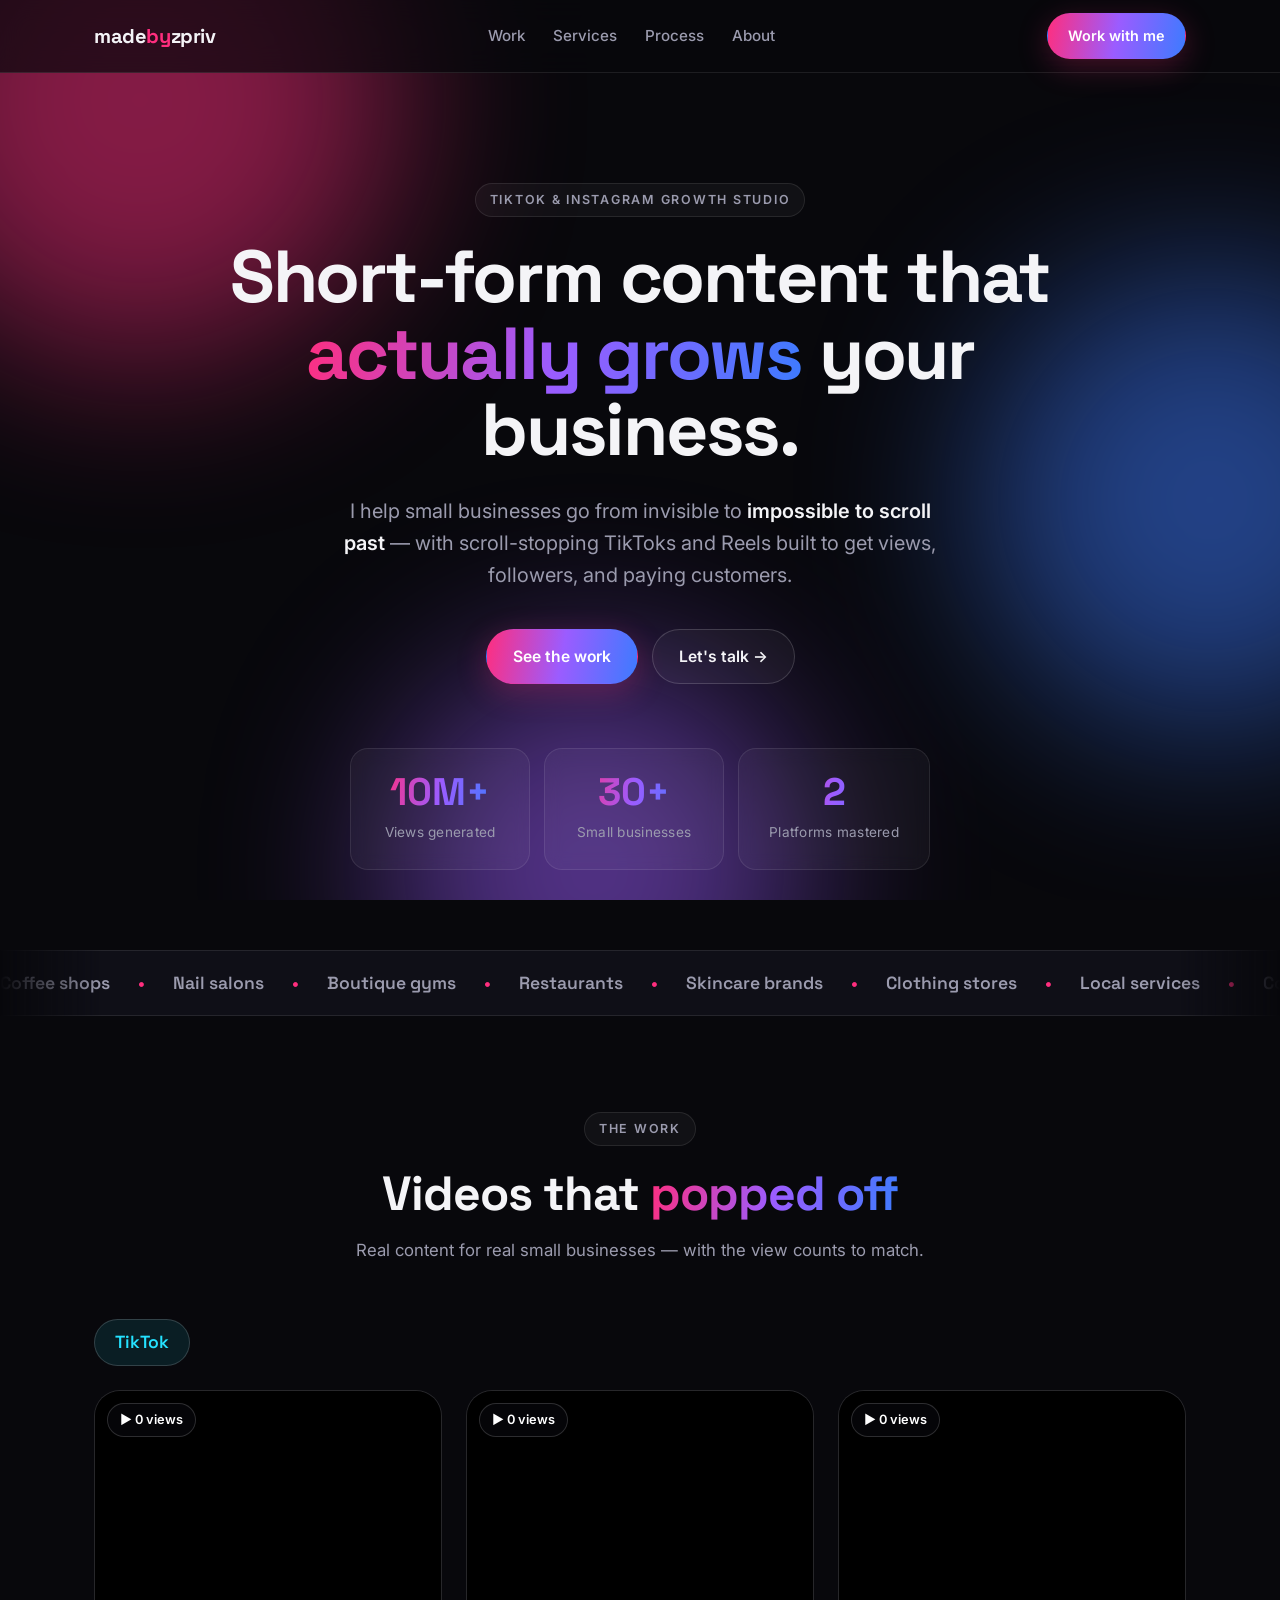
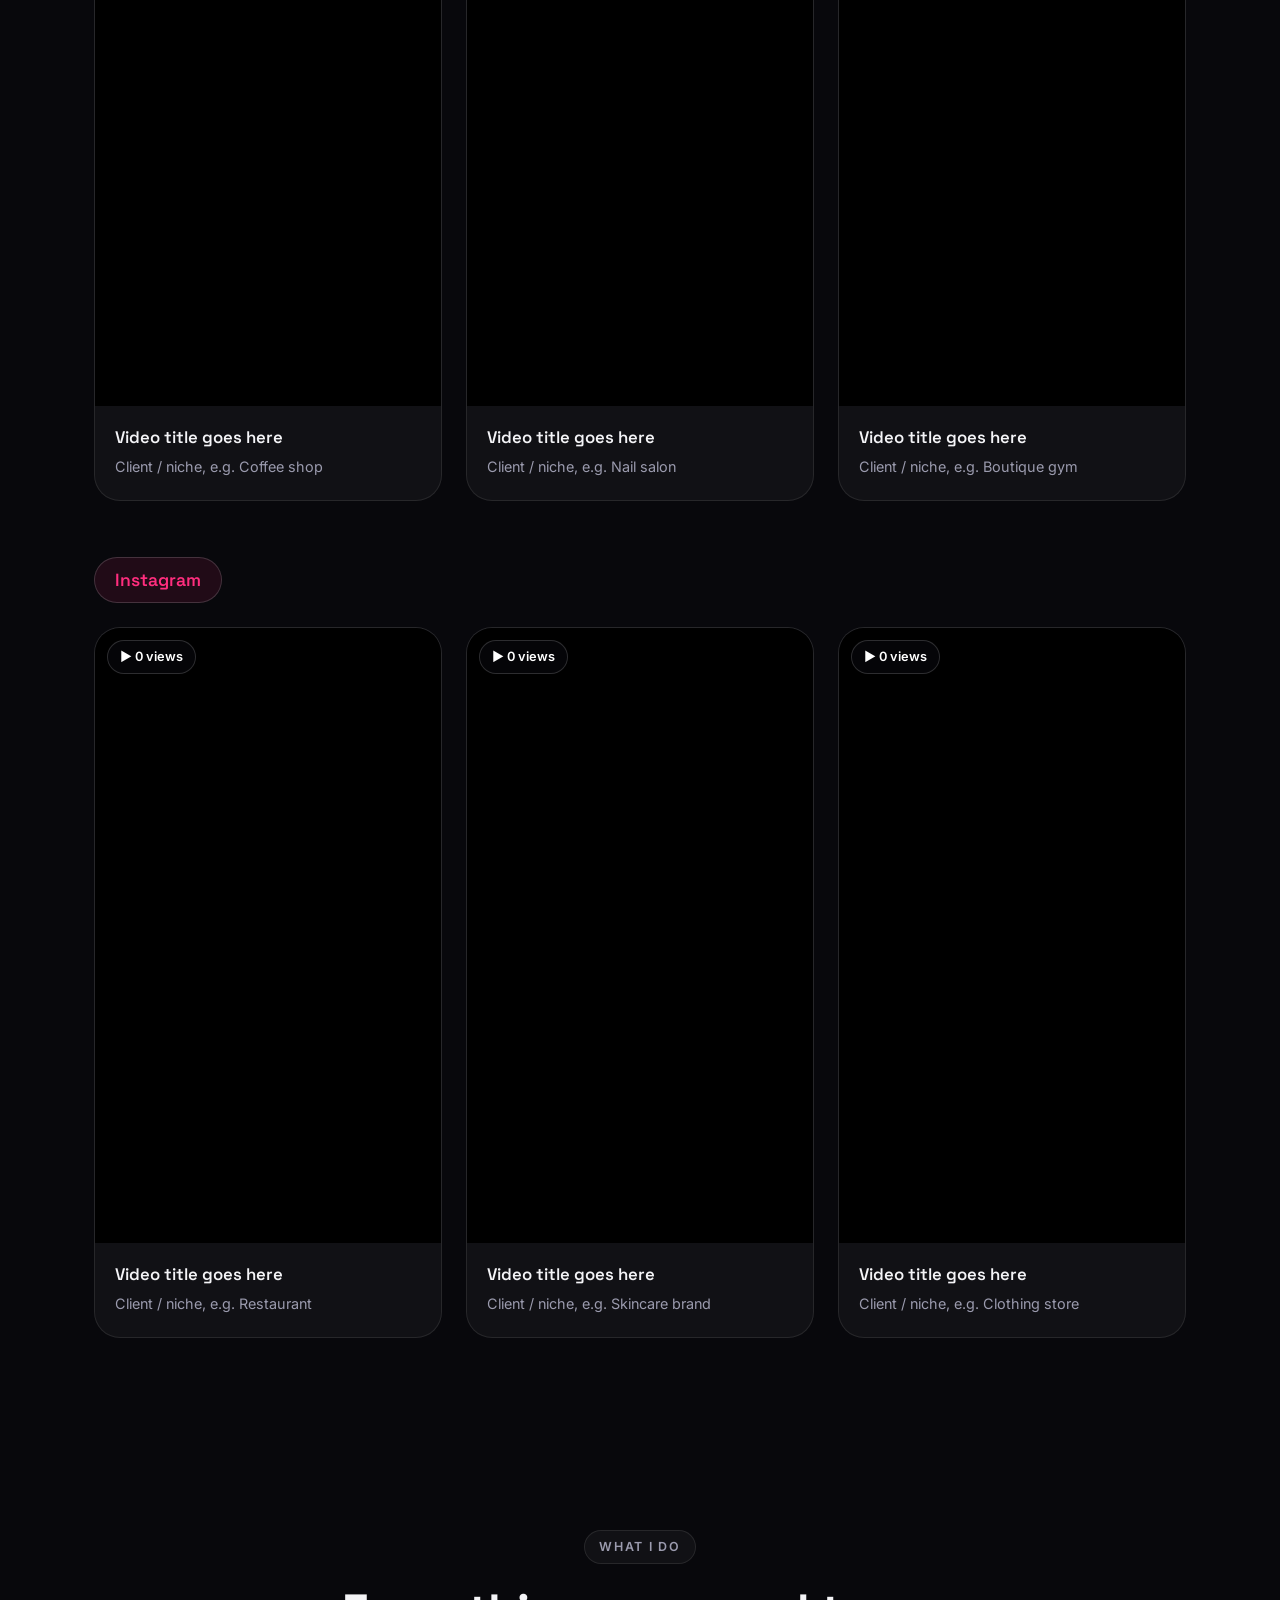
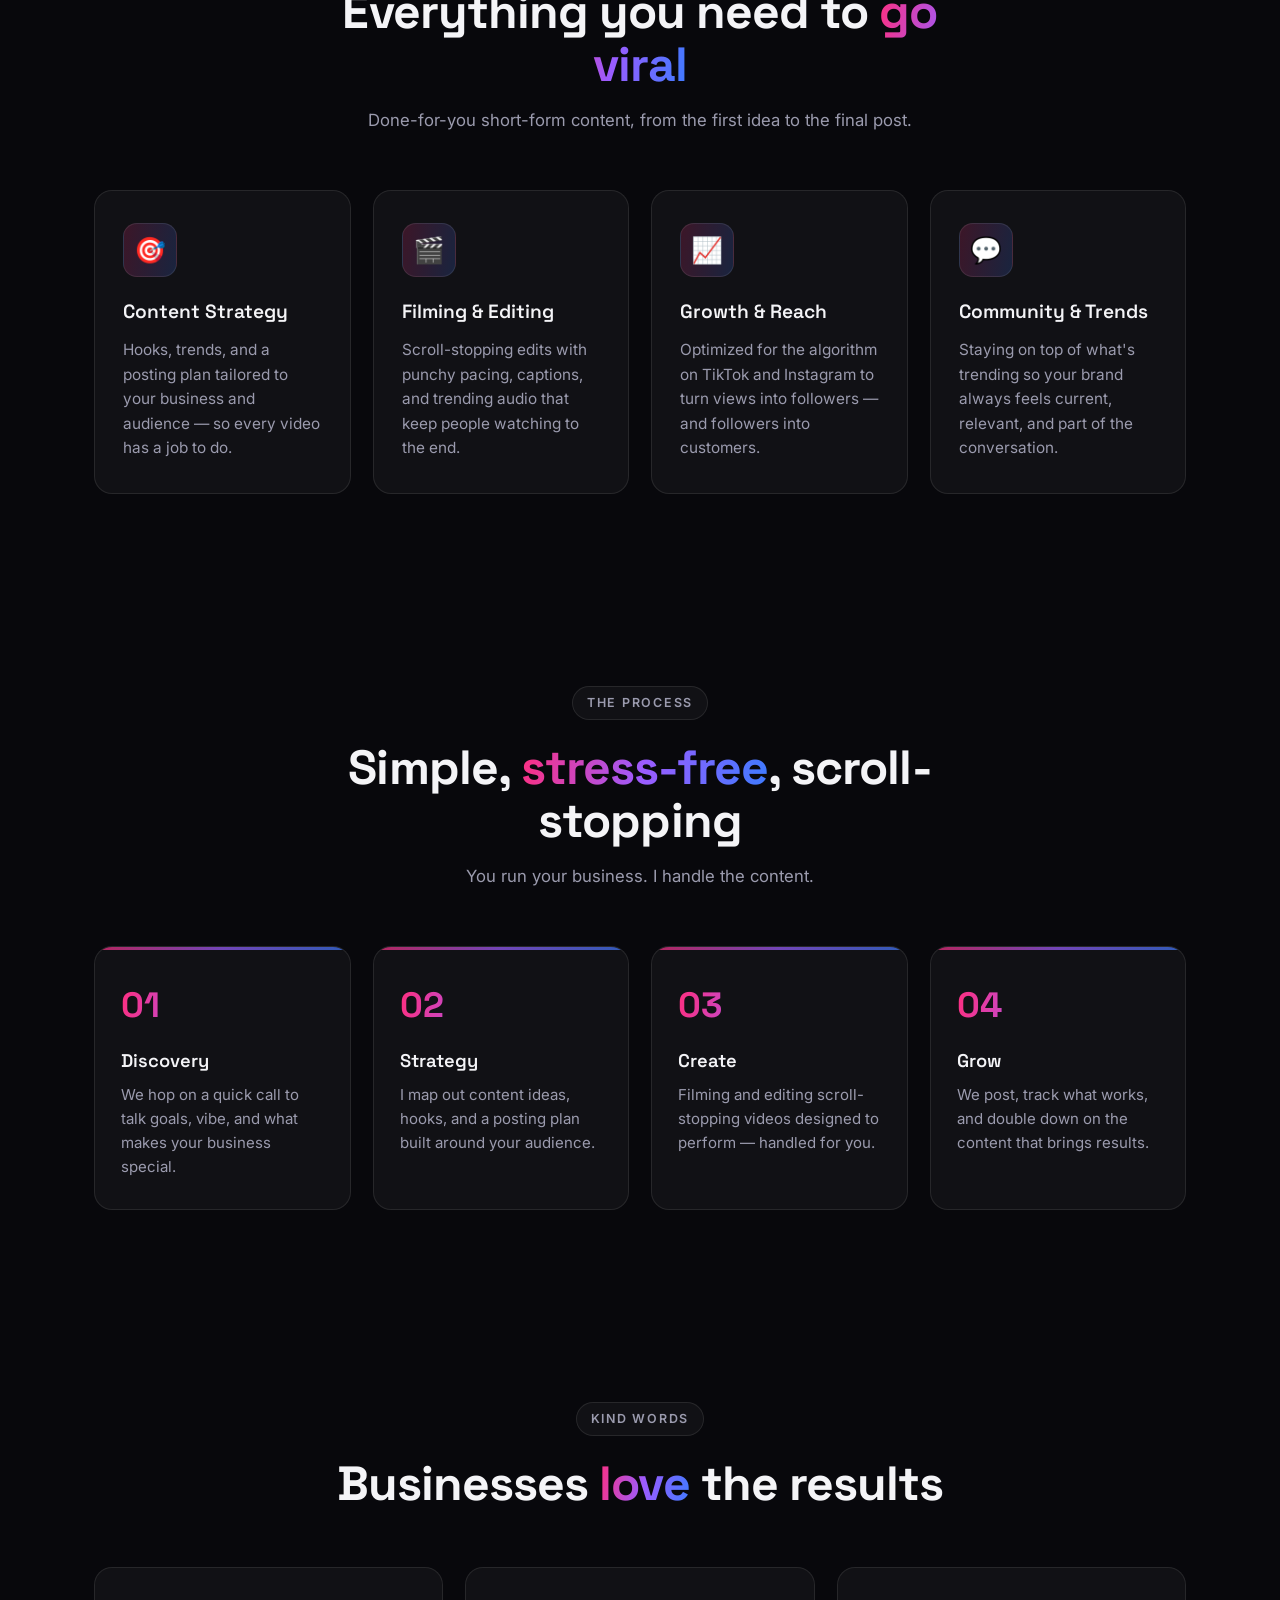
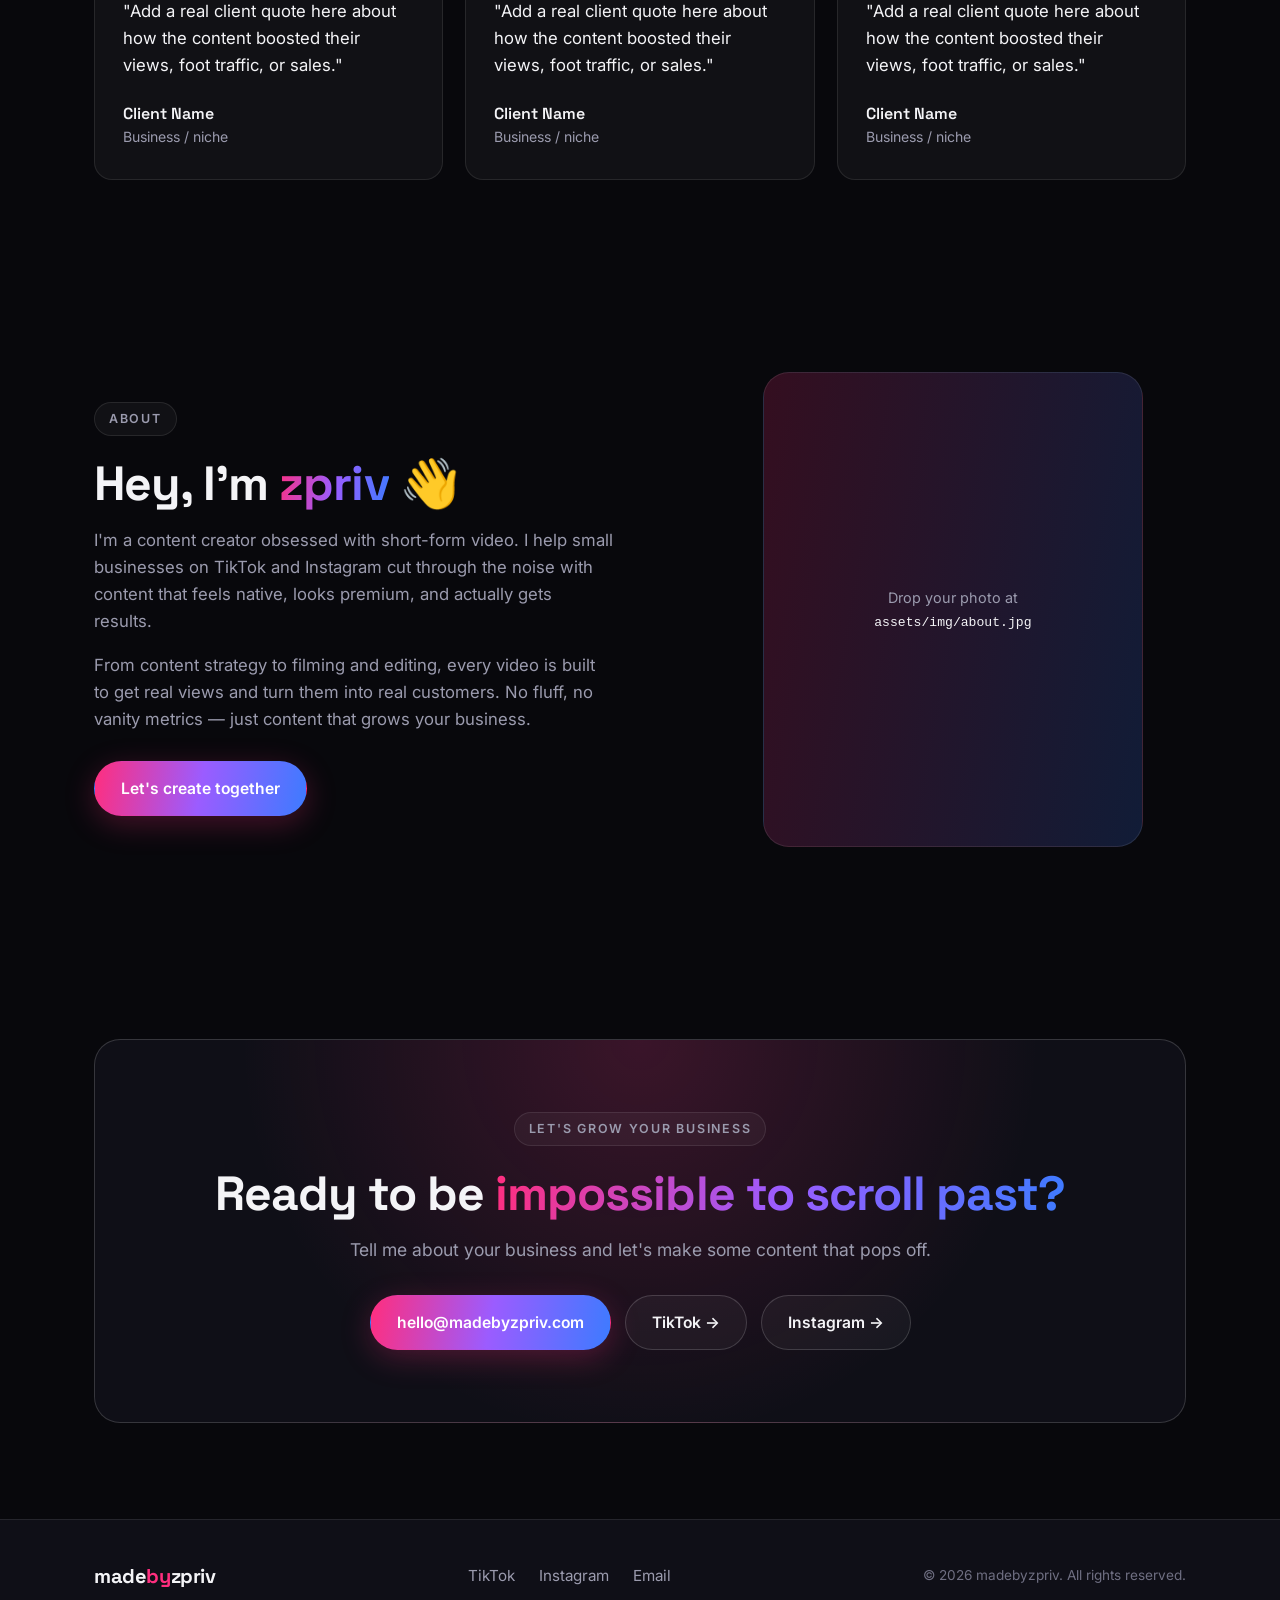
==== commit 39d33774: "Add mobile nav menu, responsive hardening, and custom domain - Pure-CSS hamburger menu so nav is rea" ====
--- a/index.html
+++ b/index.html
@@ -31,13 +31,22 @@
   <header class="site-header">
     <div class="container nav">
       <a href="#top" class="logo">made<span>by</span>zpriv</a>
+
+      <!-- Pure-CSS mobile menu toggle (no JS) -->
+      <input type="checkbox" id="nav-toggle" class="nav-toggle" hidden>
+      <label for="nav-toggle" class="nav-burger" aria-label="Toggle menu">
+        <span></span><span></span><span></span>
+      </label>
+
       <nav class="nav-links">
         <a href="#work">Work</a>
         <a href="#services">Services</a>
         <a href="#process">Process</a>
         <a href="#about">About</a>
+        <a href="#contact" class="mobile-cta">Work with me</a>
       </nav>
-      <a href="#contact" class="btn btn-sm">Work with me</a>
+
+      <a href="#contact" class="btn btn-sm desktop-cta">Work with me</a>
     </div>
   </header>
 
--- a/assets/css/style.css
+++ b/assets/css/style.css
@@ -154,7 +154,8 @@
 }
 .logo span { color: var(--pink); }
 
-.nav-links { display: flex; gap: 28px; }
+.nav-links { display: flex; gap: 28px; align-items: center; }
+.nav-burger, .mobile-cta { display: none; }
 .nav-links a {
   font-size: 0.95rem;
   font-weight: 500;
@@ -512,21 +513,89 @@
 
 /* ---------- Responsive ---------- */
 @media (max-width: 900px) {
-  .nav-links { display: none; }
   .video-grid { grid-template-columns: repeat(2, 1fr); }
   .steps { grid-template-columns: repeat(2, 1fr); }
   .about-inner { grid-template-columns: 1fr; gap: 40px; }
   .about-photo { order: -1; }
   .about-text p { max-width: none; }
+
+  /* ---- CSS-only mobile menu ---- */
+  .nav { position: relative; }
+  .desktop-cta { display: none; }
+
+  .nav-burger {
+    display: flex;
+    flex-direction: column;
+    gap: 5px;
+    width: 44px;
+    height: 44px;
+    align-items: center;
+    justify-content: center;
+    border: 1px solid var(--border);
+    border-radius: 12px;
+    background: var(--surface);
+    cursor: pointer;
+  }
+  .nav-burger span {
+    width: 20px;
+    height: 2px;
+    background: var(--text);
+    border-radius: 2px;
+    transition: transform 0.22s ease, opacity 0.22s ease;
+  }
+  .nav-toggle:checked ~ .nav-burger span:nth-child(1) { transform: translateY(7px) rotate(45deg); }
+  .nav-toggle:checked ~ .nav-burger span:nth-child(2) { opacity: 0; }
+  .nav-toggle:checked ~ .nav-burger span:nth-child(3) { transform: translateY(-7px) rotate(-45deg); }
+
+  .nav-links {
+    display: none;
+    position: absolute;
+    top: calc(100% + 12px);
+    left: 0;
+    right: 0;
+    flex-direction: column;
+    align-items: stretch;
+    gap: 4px;
+    padding: 12px;
+    background: rgba(8, 8, 12, 0.96);
+    backdrop-filter: blur(16px);
+    -webkit-backdrop-filter: blur(16px);
+    border: 1px solid var(--border);
+    border-radius: var(--radius);
+    box-shadow: 0 20px 50px rgba(0, 0, 0, 0.5);
+  }
+  .nav-toggle:checked ~ .nav-links { display: flex; }
+  .nav-links a {
+    padding: 14px 16px;
+    border-radius: 12px;
+    color: var(--text);
+  }
+  .nav-links a::after { display: none; }
+  .nav-links a:hover { background: var(--surface); }
+  .mobile-cta {
+    display: block;
+    text-align: center;
+    background: var(--grad);
+    color: #fff;
+    font-weight: 600;
+    margin-top: 4px;
+  }
 }
 
 @media (max-width: 560px) {
   .section { padding: 72px 0; }
-  .hero { padding: 80px 0 60px; }
-  .video-grid { grid-template-columns: 1fr; }
+  .hero { padding: 72px 0 56px; }
+  .section-head { margin-bottom: 40px; }
+  .video-grid { grid-template-columns: 1fr; gap: 18px; }
   .steps { grid-template-columns: 1fr; }
-  .stat { min-width: 0; flex: 1; padding: 18px 16px; }
-  .stat-num { font-size: 1.9rem; }
-  .cta-card { padding: 48px 24px; }
-  .hero-stats { gap: 10px; }
-}
+  .card-grid { gap: 16px; }
+  .stat { min-width: 0; flex: 1; padding: 18px 14px; }
+  .stat-num { font-size: 1.8rem; }
+  .stat-label { font-size: 0.78rem; }
+  .cta-card { padding: 48px 22px; }
+  .hero-stats { gap: 10px; margin-top: 48px; }
+
+  /* Stack call-to-action buttons full width so long text never overflows */
+  .hero-cta { flex-direction: column; align-items: stretch; width: 100%; }
+  .hero-cta .btn { width: 100%; justify-content: center; }
+}
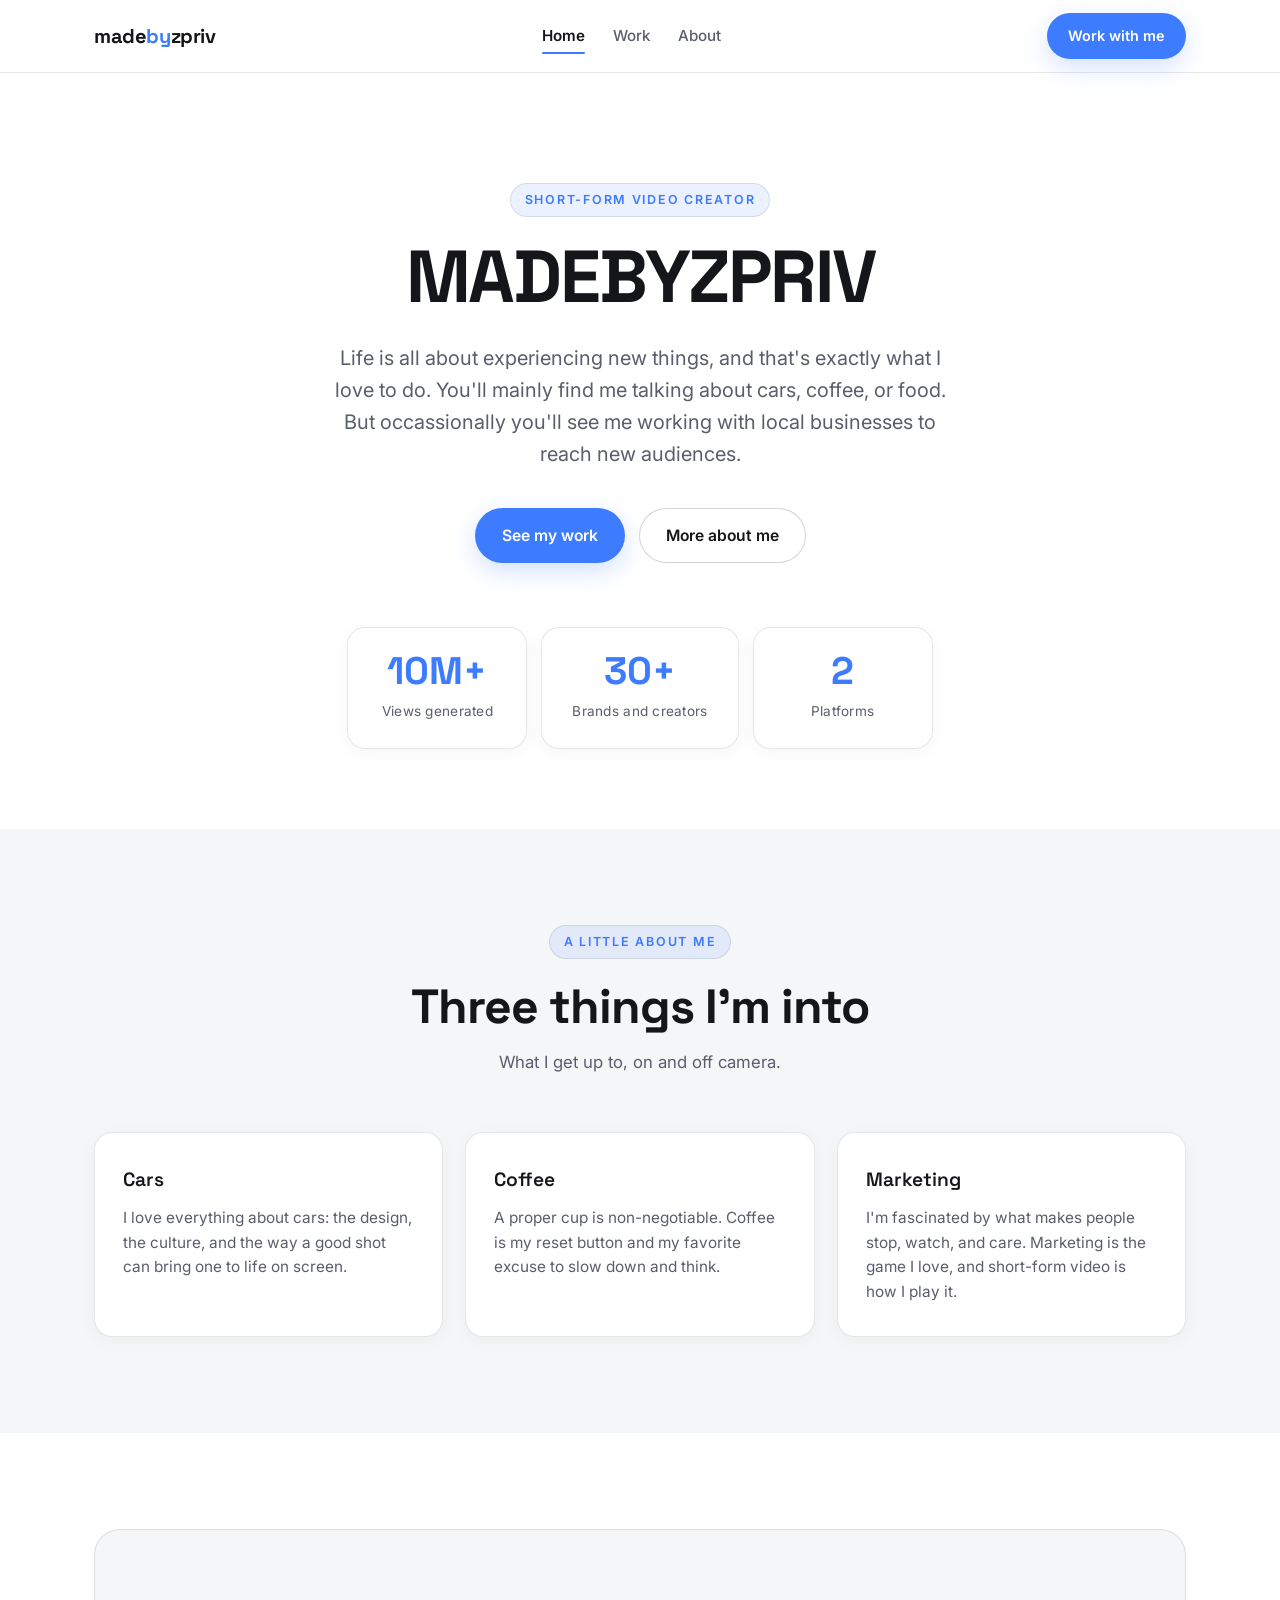
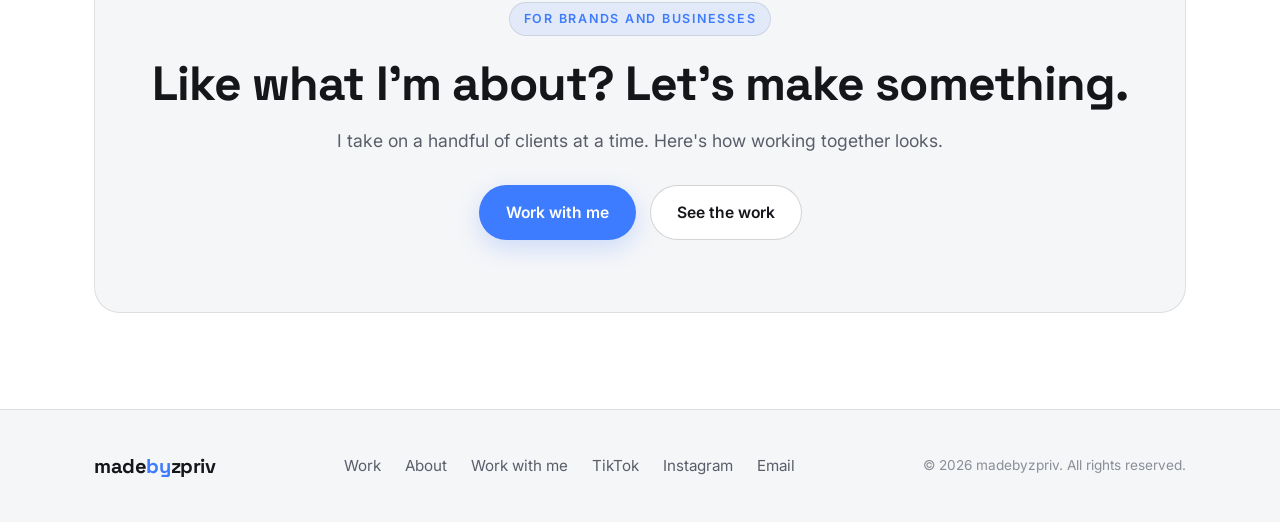
==== commit 7b159b96: "Restructure into Home/Work/About pages; simplify design and copy - Split into separate Home, Work, A" ====
--- a/index.html
+++ b/index.html
@@ -1,389 +1,171 @@
-<!DOCTYPE html>
+<!doctype html>
 <html lang="en">
-<head>
-  <meta charset="UTF-8">
-  <meta name="viewport" content="width=device-width, initial-scale=1.0">
-  <title>madebyzpriv — TikTok &amp; Instagram Marketing for Small Businesses</title>
-  <meta name="description" content="madebyzpriv creates scroll-stopping short-form video content that grows small businesses on TikTok and Instagram.">
+  <head>
+    <meta charset="UTF-8" />
+    <meta name="viewport" content="width=device-width, initial-scale=1.0" />
+    <title>madebyzpriv</title>
+    <meta
+      name="description"
+      content="I'm zpriv, the creator behind madebyzpriv. I'm into cars, coffee, and marketing, and I make short-form video that's hard to scroll past."
+    />
 
-  <!-- Open Graph / social preview -->
-  <meta property="og:title" content="madebyzpriv — Short-form content that grows small businesses">
-  <meta property="og:description" content="Scroll-stopping TikTok &amp; Instagram videos built to get your business seen — and get customers through the door.">
-  <meta property="og:type" content="website">
+    <!-- Open Graph / social preview -->
+    <meta property="og:title" content="madebyzpriv" />
+    <meta
+      property="og:description"
+      content="Creator behind madebyzpriv. Cars, coffee, marketing, and short-form video."
+    />
+    <meta property="og:type" content="website" />
 
-  <!-- Fonts -->
-  <link rel="preconnect" href="https://fonts.googleapis.com">
-  <link rel="preconnect" href="https://fonts.gstatic.com" crossorigin>
-  <link href="https://fonts.googleapis.com/css2?family=Space+Grotesk:wght@400;500;600;700&family=Inter:wght@400;500;600;700&display=swap" rel="stylesheet">
+    <!-- Fonts -->
+    <link rel="preconnect" href="https://fonts.googleapis.com" />
+    <link rel="preconnect" href="https://fonts.gstatic.com" crossorigin />
+    <link
+      href="https://fonts.googleapis.com/css2?family=Space+Grotesk:wght@400;500;600;700&family=Inter:wght@400;500;600;700&display=swap"
+      rel="stylesheet"
+    />
 
-  <link rel="stylesheet" href="assets/css/style.css">
-</head>
-<body>
+    <link rel="stylesheet" href="assets/css/style.css" />
+  </head>
+  <body>
+    <!-- ============================ HEADER ============================ -->
+    <header class="site-header">
+      <div class="container nav">
+        <a href="index.html" class="logo">made<span>by</span>zpriv</a>
 
-  <!-- Animated gradient backdrop -->
-  <div class="bg-orbs" aria-hidden="true">
-    <span class="orb orb-1"></span>
-    <span class="orb orb-2"></span>
-    <span class="orb orb-3"></span>
-  </div>
+        <!-- Pure-CSS mobile menu toggle (no JS) -->
+        <input type="checkbox" id="nav-toggle" class="nav-toggle" hidden />
+        <label for="nav-toggle" class="nav-burger" aria-label="Toggle menu">
+          <span></span><span></span><span></span>
+        </label>
 
-  <!-- ============================ HEADER ============================ -->
-  <header class="site-header">
-    <div class="container nav">
-      <a href="#top" class="logo">made<span>by</span>zpriv</a>
+        <nav class="nav-links">
+          <a href="index.html" class="active">Home</a>
+          <a href="work.html">Work</a>
+          <a href="about.html">About</a>
+          <a href="work-with-me.html" class="mobile-cta">Work with me</a>
+        </nav>
 
-      <!-- Pure-CSS mobile menu toggle (no JS) -->
-      <input type="checkbox" id="nav-toggle" class="nav-toggle" hidden>
-      <label for="nav-toggle" class="nav-burger" aria-label="Toggle menu">
-        <span></span><span></span><span></span>
-      </label>
+        <a href="work-with-me.html" class="btn btn-sm desktop-cta"
+          >Work with me</a
+        >
+      </div>
+    </header>
 
-      <nav class="nav-links">
-        <a href="#work">Work</a>
-        <a href="#services">Services</a>
-        <a href="#process">Process</a>
-        <a href="#about">About</a>
-        <a href="#contact" class="mobile-cta">Work with me</a>
-      </nav>
+    <main id="top">
+      <!-- ============================ HERO (about me) ============================ -->
+      <section class="hero">
+        <div class="container hero-inner">
+          <span class="eyebrow">Short-form video creator</span>
+          <h1>MADEBYZPRIV</h1>
+          <p class="subhead">
+            Life is all about experiencing new things, and that's exactly what I
+            love to do. You'll mainly find me talking about cars, coffee, or
+            food. But occassionally you'll see me working with local businesses
+            to reach new audiences.
+          </p>
+          <div class="hero-cta">
+            <a href="work.html" class="btn">See my work</a>
+            <a href="about.html" class="btn btn-ghost">More about me</a>
+          </div>
 
-      <a href="#contact" class="btn btn-sm desktop-cta">Work with me</a>
-    </div>
-  </header>
-
-  <main id="top">
-
-    <!-- ============================ HERO ============================ -->
-    <section class="hero">
-      <div class="container hero-inner">
-        <span class="eyebrow">TikTok &amp; Instagram growth studio</span>
-        <h1>
-          Short-form content that
-          <span class="grad-text">actually grows</span>
-          your business.
-        </h1>
-        <p class="subhead">
-          I help small businesses go from invisible to <em>impossible to scroll past</em> —
-          with scroll-stopping TikToks and Reels built to get views, followers, and paying customers.
-        </p>
-        <div class="hero-cta">
-          <a href="#work" class="btn">See the work</a>
-          <a href="#contact" class="btn btn-ghost">Let's talk →</a>
-        </div>
-
-        <!-- Quick proof stats -->
-        <div class="hero-stats">
-          <div class="stat">
-            <span class="stat-num">10M+</span>
-            <span class="stat-label">Views generated</span>
-          </div>
-          <div class="stat">
-            <span class="stat-num">30+</span>
-            <span class="stat-label">Small businesses</span>
-          </div>
-          <div class="stat">
-            <span class="stat-num">2</span>
-            <span class="stat-label">Platforms mastered</span>
+          <!-- Quick proof stats -->
+          <div class="hero-stats">
+            <div class="stat">
+              <span class="stat-num">10M+</span>
+              <span class="stat-label">Views generated</span>
+            </div>
+            <div class="stat">
+              <span class="stat-num">30+</span>
+              <span class="stat-label">Brands and creators</span>
+            </div>
+            <div class="stat">
+              <span class="stat-num">2</span>
+              <span class="stat-label">Platforms</span>
+            </div>
           </div>
         </div>
-      </div>
-    </section>
+      </section>
 
-    <!-- ============================ MARQUEE ============================ -->
-    <div class="marquee" aria-hidden="true">
-      <div class="marquee-track">
-        <span>Coffee shops</span><span>•</span>
-        <span>Nail salons</span><span>•</span>
-        <span>Boutique gyms</span><span>•</span>
-        <span>Restaurants</span><span>•</span>
-        <span>Skincare brands</span><span>•</span>
-        <span>Clothing stores</span><span>•</span>
-        <span>Local services</span><span>•</span>
-        <!-- duplicate for seamless loop -->
-        <span>Coffee shops</span><span>•</span>
-        <span>Nail salons</span><span>•</span>
-        <span>Boutique gyms</span><span>•</span>
-        <span>Restaurants</span><span>•</span>
-        <span>Skincare brands</span><span>•</span>
-        <span>Clothing stores</span><span>•</span>
-        <span>Local services</span><span>•</span>
-      </div>
-    </div>
+      <!-- ============================ WHAT I'M INTO ============================ -->
+      <section class="section alt">
+        <div class="container">
+          <div class="section-head">
+            <span class="eyebrow">A little about me</span>
+            <h2>Three things I'm into</h2>
+            <p class="section-sub">What I get up to, on and off camera.</p>
+          </div>
 
-    <!-- ============================ WORK ============================ -->
-    <section id="work" class="section work">
-      <div class="container">
-        <div class="section-head">
-          <span class="eyebrow">The work</span>
-          <h2>Videos that <span class="grad-text">popped off</span></h2>
-          <p class="section-sub">Real content for real small businesses — with the view counts to match.</p>
-        </div>
-
-        <!-- ---------------- TikTok ---------------- -->
-        <div class="platform-head">
-          <span class="platform-badge tiktok">TikTok</span>
-        </div>
-        <div class="video-grid">
-
-          <!-- ============================================
-               TIKTOK VIDEO CARD — copy/paste this block to add more
-               1. Drop your file in videos/tiktok/
-               2. Set src="videos/tiktok/your-file.mp4"
-               3. Set poster="assets/img/your-thumb.jpg" (optional cover image)
-               4. Update the title, client/niche tag, and views count
-               ============================================ -->
-          <article class="video-card">
-            <div class="video-wrap">
-              <video controls preload="metadata" poster="assets/img/tiktok-1-thumb.jpg">
-                <source src="videos/tiktok/tiktok-1.mp4" type="video/mp4">
-              </video>
-              <span class="views-badge">▶ <span class="views-count">0</span> views</span>
+          <div class="card-grid">
+            <div class="feature-card">
+              <h3>Cars</h3>
+              <p>
+                I love everything about cars: the design, the culture, and the
+                way a good shot can bring one to life on screen.
+              </p>
             </div>
-            <div class="video-info">
-              <h3>Video title goes here</h3>
-              <p class="tag">Client / niche, e.g. Coffee shop</p>
+            <div class="feature-card">
+              <h3>Coffee</h3>
+              <p>
+                A proper cup is non-negotiable. Coffee is my reset button and my
+                favorite excuse to slow down and think.
+              </p>
             </div>
-          </article>
-
-          <article class="video-card">
-            <div class="video-wrap">
-              <video controls preload="metadata" poster="assets/img/tiktok-2-thumb.jpg">
-                <source src="videos/tiktok/tiktok-2.mp4" type="video/mp4">
-              </video>
-              <span class="views-badge">▶ <span class="views-count">0</span> views</span>
+            <div class="feature-card">
+              <h3>Marketing</h3>
+              <p>
+                I'm fascinated by what makes people stop, watch, and care.
+                Marketing is the game I love, and short-form video is how I play
+                it.
+              </p>
             </div>
-            <div class="video-info">
-              <h3>Video title goes here</h3>
-              <p class="tag">Client / niche, e.g. Nail salon</p>
-            </div>
-          </article>
-
-          <article class="video-card">
-            <div class="video-wrap">
-              <video controls preload="metadata" poster="assets/img/tiktok-3-thumb.jpg">
-                <source src="videos/tiktok/tiktok-3.mp4" type="video/mp4">
-              </video>
-              <span class="views-badge">▶ <span class="views-count">0</span> views</span>
-            </div>
-            <div class="video-info">
-              <h3>Video title goes here</h3>
-              <p class="tag">Client / niche, e.g. Boutique gym</p>
-            </div>
-          </article>
-          <!-- END TIKTOK VIDEO CARD -->
-
-        </div>
-
-        <!-- ---------------- Instagram ---------------- -->
-        <div class="platform-head">
-          <span class="platform-badge instagram">Instagram</span>
-        </div>
-        <div class="video-grid">
-
-          <!-- ============================================
-               INSTAGRAM VIDEO CARD — copy/paste this block to add more
-               1. Drop your file in videos/instagram/
-               2. Set src="videos/instagram/your-file.mp4"
-               3. Set poster="assets/img/your-thumb.jpg" (optional cover image)
-               4. Update the title, client/niche tag, and views count
-               ============================================ -->
-          <article class="video-card">
-            <div class="video-wrap">
-              <video controls preload="metadata" poster="assets/img/instagram-1-thumb.jpg">
-                <source src="videos/instagram/instagram-1.mp4" type="video/mp4">
-              </video>
-              <span class="views-badge">▶ <span class="views-count">0</span> views</span>
-            </div>
-            <div class="video-info">
-              <h3>Video title goes here</h3>
-              <p class="tag">Client / niche, e.g. Restaurant</p>
-            </div>
-          </article>
-
-          <article class="video-card">
-            <div class="video-wrap">
-              <video controls preload="metadata" poster="assets/img/instagram-2-thumb.jpg">
-                <source src="videos/instagram/instagram-2.mp4" type="video/mp4">
-              </video>
-              <span class="views-badge">▶ <span class="views-count">0</span> views</span>
-            </div>
-            <div class="video-info">
-              <h3>Video title goes here</h3>
-              <p class="tag">Client / niche, e.g. Skincare brand</p>
-            </div>
-          </article>
-
-          <article class="video-card">
-            <div class="video-wrap">
-              <video controls preload="metadata" poster="assets/img/instagram-3-thumb.jpg">
-                <source src="videos/instagram/instagram-3.mp4" type="video/mp4">
-              </video>
-              <span class="views-badge">▶ <span class="views-count">0</span> views</span>
-            </div>
-            <div class="video-info">
-              <h3>Video title goes here</h3>
-              <p class="tag">Client / niche, e.g. Clothing store</p>
-            </div>
-          </article>
-          <!-- END INSTAGRAM VIDEO CARD -->
-
-        </div>
-      </div>
-    </section>
-
-    <!-- ============================ SERVICES ============================ -->
-    <section id="services" class="section services">
-      <div class="container">
-        <div class="section-head">
-          <span class="eyebrow">What I do</span>
-          <h2>Everything you need to <span class="grad-text">go viral</span></h2>
-          <p class="section-sub">Done-for-you short-form content, from the first idea to the final post.</p>
-        </div>
-
-        <div class="card-grid">
-          <div class="feature-card">
-            <span class="feature-icon">🎯</span>
-            <h3>Content Strategy</h3>
-            <p>Hooks, trends, and a posting plan tailored to your business and audience — so every video has a job to do.</p>
-          </div>
-          <div class="feature-card">
-            <span class="feature-icon">🎬</span>
-            <h3>Filming &amp; Editing</h3>
-            <p>Scroll-stopping edits with punchy pacing, captions, and trending audio that keep people watching to the end.</p>
-          </div>
-          <div class="feature-card">
-            <span class="feature-icon">📈</span>
-            <h3>Growth &amp; Reach</h3>
-            <p>Optimized for the algorithm on TikTok and Instagram to turn views into followers — and followers into customers.</p>
-          </div>
-          <div class="feature-card">
-            <span class="feature-icon">💬</span>
-            <h3>Community &amp; Trends</h3>
-            <p>Staying on top of what's trending so your brand always feels current, relevant, and part of the conversation.</p>
           </div>
         </div>
-      </div>
-    </section>
+      </section>
 
-    <!-- ============================ PROCESS ============================ -->
-    <section id="process" class="section process">
-      <div class="container">
-        <div class="section-head">
-          <span class="eyebrow">The process</span>
-          <h2>Simple, <span class="grad-text">stress-free</span>, scroll-stopping</h2>
-          <p class="section-sub">You run your business. I handle the content.</p>
-        </div>
-
-        <div class="steps">
-          <div class="step">
-            <span class="step-num">01</span>
-            <h3>Discovery</h3>
-            <p>We hop on a quick call to talk goals, vibe, and what makes your business special.</p>
-          </div>
-          <div class="step">
-            <span class="step-num">02</span>
-            <h3>Strategy</h3>
-            <p>I map out content ideas, hooks, and a posting plan built around your audience.</p>
-          </div>
-          <div class="step">
-            <span class="step-num">03</span>
-            <h3>Create</h3>
-            <p>Filming and editing scroll-stopping videos designed to perform — handled for you.</p>
-          </div>
-          <div class="step">
-            <span class="step-num">04</span>
-            <h3>Grow</h3>
-            <p>We post, track what works, and double down on the content that brings results.</p>
+      <!-- ============================ CTA -> work with me ============================ -->
+      <section class="section contact">
+        <div class="container">
+          <div class="cta-card">
+            <span class="eyebrow">For brands and businesses</span>
+            <h2>Like what I'm about? Let's make something.</h2>
+            <p>
+              I take on a handful of clients at a time. Here's how working
+              together looks.
+            </p>
+            <div class="hero-cta">
+              <a href="work-with-me.html" class="btn">Work with me</a>
+              <a href="work.html" class="btn btn-ghost">See the work</a>
+            </div>
           </div>
         </div>
+      </section>
+    </main>
+
+    <!-- ============================ FOOTER ============================ -->
+    <footer class="site-footer">
+      <div class="container footer-inner">
+        <a href="index.html" class="logo">made<span>by</span>zpriv</a>
+        <div class="footer-links">
+          <a href="work.html">Work</a>
+          <a href="about.html">About</a>
+          <a href="work-with-me.html">Work with me</a>
+          <a
+            href="https://www.tiktok.com/@madebyzpriv"
+            target="_blank"
+            rel="noopener"
+            >TikTok</a
+          >
+          <a
+            href="https://www.instagram.com/madebyzpriv"
+            target="_blank"
+            rel="noopener"
+            >Instagram</a
+          >
+          <a href="mailto:madebyzpriv@gmail.com">Email</a>
+        </div>
+        <p class="footer-copy">&copy; 2026 madebyzpriv. All rights reserved.</p>
       </div>
-    </section>
-
-    <!-- ============================ TESTIMONIALS ============================ -->
-    <section class="section testimonials">
-      <div class="container">
-        <div class="section-head">
-          <span class="eyebrow">Kind words</span>
-          <h2>Businesses <span class="grad-text">love</span> the results</h2>
-        </div>
-
-        <div class="card-grid">
-          <!-- TESTIMONIAL — duplicate this block to add more -->
-          <blockquote class="quote-card">
-            <p>"Add a real client quote here about how the content boosted their views, foot traffic, or sales."</p>
-            <footer><span class="quote-name">Client Name</span><span class="quote-role">Business / niche</span></footer>
-          </blockquote>
-
-          <blockquote class="quote-card">
-            <p>"Add a real client quote here about how the content boosted their views, foot traffic, or sales."</p>
-            <footer><span class="quote-name">Client Name</span><span class="quote-role">Business / niche</span></footer>
-          </blockquote>
-
-          <blockquote class="quote-card">
-            <p>"Add a real client quote here about how the content boosted their views, foot traffic, or sales."</p>
-            <footer><span class="quote-name">Client Name</span><span class="quote-role">Business / niche</span></footer>
-          </blockquote>
-        </div>
-      </div>
-    </section>
-
-    <!-- ============================ ABOUT ============================ -->
-    <section id="about" class="section about">
-      <div class="container about-inner">
-        <div class="about-text">
-          <span class="eyebrow">About</span>
-          <h2>Hey, I'm <span class="grad-text">zpriv</span> 👋</h2>
-          <p>
-            I'm a content creator obsessed with short-form video. I help small businesses on
-            TikTok and Instagram cut through the noise with content that feels native, looks
-            premium, and actually gets results.
-          </p>
-          <p>
-            From content strategy to filming and editing, every video is built to get real views
-            and turn them into real customers. No fluff, no vanity metrics — just content that
-            grows your business.
-          </p>
-          <a href="#contact" class="btn">Let's create together</a>
-        </div>
-        <!-- Drop a photo of yourself at assets/img/about.jpg to replace this -->
-        <div class="about-photo">
-          <div class="photo-placeholder">
-            <img src="assets/img/about.jpg" alt="Portrait of zpriv" onerror="this.style.display='none'">
-            <span class="photo-fallback">Drop your photo at<br><code>assets/img/about.jpg</code></span>
-          </div>
-        </div>
-      </div>
-    </section>
-
-    <!-- ============================ CTA / CONTACT ============================ -->
-    <section id="contact" class="section contact">
-      <div class="container">
-        <div class="cta-card">
-          <span class="eyebrow">Let's grow your business</span>
-          <h2>Ready to be <span class="grad-text">impossible to scroll past?</span></h2>
-          <p>Tell me about your business and let's make some content that pops off.</p>
-          <div class="hero-cta">
-            <a href="mailto:hello@madebyzpriv.com" class="btn">hello@madebyzpriv.com</a>
-            <a href="https://www.tiktok.com/@madebyzpriv" class="btn btn-ghost" target="_blank" rel="noopener">TikTok →</a>
-            <a href="https://www.instagram.com/madebyzpriv" class="btn btn-ghost" target="_blank" rel="noopener">Instagram →</a>
-          </div>
-        </div>
-      </div>
-    </section>
-
-  </main>
-
-  <!-- ============================ FOOTER ============================ -->
-  <footer class="site-footer">
-    <div class="container footer-inner">
-      <a href="#top" class="logo">made<span>by</span>zpriv</a>
-      <div class="footer-links">
-        <a href="https://www.tiktok.com/@madebyzpriv" target="_blank" rel="noopener">TikTok</a>
-        <a href="https://www.instagram.com/madebyzpriv" target="_blank" rel="noopener">Instagram</a>
-        <a href="mailto:hello@madebyzpriv.com">Email</a>
-      </div>
-      <p class="footer-copy">&copy; 2026 madebyzpriv. All rights reserved.</p>
-    </div>
-  </footer>
-
-</body>
+    </footer>
+  </body>
 </html>
--- a/assets/css/style.css
+++ b/assets/css/style.css
@@ -1,26 +1,23 @@
 /* ============================================================
-   madebyzpriv — vibey portfolio styles
-   No JS. Pure HTML + CSS.
+   madebyzpriv — portfolio styles
+   Light theme, single accent. No JS. Pure HTML + CSS.
    ============================================================ */
 
 :root {
-  --bg: #08080c;
-  --bg-soft: #0f0f17;
-  --surface: rgba(255, 255, 255, 0.04);
-  --surface-2: rgba(255, 255, 255, 0.06);
-  --border: rgba(255, 255, 255, 0.09);
-  --border-strong: rgba(255, 255, 255, 0.16);
-  --text: #f4f4f7;
-  --muted: #9b9bae;
-  --muted-2: #6f6f82;
-
-  --pink: #ff2e7e;
-  --purple: #9b5cff;
-  --blue: #3d7bff;
-  --cyan: #25e2ff;
-
-  --grad: linear-gradient(100deg, #ff2e7e 0%, #9b5cff 50%, #3d7bff 100%);
-  --grad-soft: linear-gradient(100deg, rgba(255, 46, 126, 0.18), rgba(61, 123, 255, 0.18));
+  --bg: #ffffff;
+  --bg-soft: #f5f6f8;        /* alternating section bg */
+  --surface: #ffffff;
+  --surface-2: #f0f2f5;
+  --border: rgba(18, 20, 28, 0.10);
+  --border-strong: rgba(18, 20, 28, 0.18);
+  --text: #15161a;
+  --muted: #5a5e6b;
+  --muted-2: #8a8e99;
+
+  --accent: #3d7bff;         /* cool blue */
+  --accent-strong: #2f63d6;  /* hover / pressed */
+  --accent-soft: rgba(61, 123, 255, 0.10);
+  --accent-softer: rgba(61, 123, 255, 0.06);
 
   --radius: 18px;
   --radius-lg: 26px;
@@ -43,7 +40,7 @@
 }
 
 a { color: inherit; text-decoration: none; }
-em { font-style: normal; color: var(--text); font-weight: 600; }
+em { font-style: normal; font-weight: 600; }
 
 .container {
   width: 100%;
@@ -52,39 +49,8 @@
   padding: 0 24px;
 }
 
-/* ---------- Animated background orbs ---------- */
-.bg-orbs {
-  position: fixed;
-  inset: 0;
-  z-index: -1;
-  overflow: hidden;
-  pointer-events: none;
-}
-.orb {
-  position: absolute;
-  border-radius: 50%;
-  filter: blur(90px);
-  opacity: 0.5;
-  animation: float 18s ease-in-out infinite;
-}
-.orb-1 { width: 520px; height: 520px; background: var(--pink);   top: -160px; left: -120px; }
-.orb-2 { width: 460px; height: 460px; background: var(--blue);   top: 30%;   right: -160px; animation-delay: -6s; }
-.orb-3 { width: 420px; height: 420px; background: var(--purple); bottom: -180px; left: 30%; animation-delay: -12s; }
-
-@keyframes float {
-  0%, 100% { transform: translate(0, 0) scale(1); }
-  33%      { transform: translate(40px, -50px) scale(1.1); }
-  66%      { transform: translate(-30px, 30px) scale(0.95); }
-}
-
 /* ---------- Shared bits ---------- */
-.grad-text {
-  background: var(--grad);
-  -webkit-background-clip: text;
-  background-clip: text;
-  -webkit-text-fill-color: transparent;
-  color: transparent;
-}
+.accent-text { color: var(--accent); }
 
 .eyebrow {
   display: inline-block;
@@ -93,11 +59,11 @@
   font-weight: 600;
   letter-spacing: 0.14em;
   text-transform: uppercase;
-  color: var(--muted);
+  color: var(--accent);
   padding: 6px 14px;
   border: 1px solid var(--border);
   border-radius: 999px;
-  background: var(--surface);
+  background: var(--accent-soft);
   margin-bottom: 22px;
 }
 
@@ -109,15 +75,15 @@
   font-weight: 600;
   font-size: 0.98rem;
   color: #fff;
-  background: var(--grad);
+  background: var(--accent);
   padding: 14px 26px;
   border-radius: 999px;
   border: 1px solid transparent;
-  transition: transform 0.18s ease, box-shadow 0.18s ease, opacity 0.18s ease;
-  box-shadow: 0 8px 30px rgba(255, 46, 126, 0.25);
+  transition: transform 0.18s ease, box-shadow 0.18s ease, background 0.18s ease;
+  box-shadow: 0 8px 24px rgba(61, 123, 255, 0.22);
   white-space: nowrap;
 }
-.btn:hover { transform: translateY(-2px); box-shadow: 0 12px 36px rgba(155, 92, 255, 0.4); }
+.btn:hover { transform: translateY(-2px); background: var(--accent-strong); box-shadow: 0 12px 30px rgba(61, 123, 255, 0.32); }
 
 .btn-ghost {
   background: var(--surface);
@@ -134,7 +100,7 @@
   position: sticky;
   top: 0;
   z-index: 50;
-  background: rgba(8, 8, 12, 0.7);
+  background: rgba(255, 255, 255, 0.8);
   backdrop-filter: blur(14px);
   -webkit-backdrop-filter: blur(14px);
   border-bottom: 1px solid var(--border);
@@ -152,7 +118,7 @@
   font-size: 1.25rem;
   letter-spacing: -0.02em;
 }
-.logo span { color: var(--pink); }
+.logo span { color: var(--accent); }
 
 .nav-links { display: flex; gap: 28px; align-items: center; }
 .nav-burger, .mobile-cta { display: none; }
@@ -168,12 +134,14 @@
   position: absolute;
   left: 0; bottom: -6px;
   width: 0; height: 2px;
-  background: var(--grad);
+  background: var(--accent);
   border-radius: 2px;
   transition: width 0.22s ease;
 }
 .nav-links a:hover { color: var(--text); }
 .nav-links a:hover::after { width: 100%; }
+.nav-links a.active { color: var(--text); font-weight: 600; }
+.nav-links a.active::after { width: 100%; }
 
 /* ---------- Hero ---------- */
 .hero { padding: 110px 0 80px; text-align: center; }
@@ -190,7 +158,7 @@
 .subhead {
   font-size: clamp(1.05rem, 2vw, 1.25rem);
   color: var(--muted);
-  max-width: 620px;
+  max-width: 640px;
   margin-bottom: 38px;
 }
 .hero-cta { display: flex; gap: 14px; flex-wrap: wrap; justify-content: center; }
@@ -208,7 +176,7 @@
   background: var(--surface);
   border: 1px solid var(--border);
   border-radius: var(--radius);
-  backdrop-filter: blur(8px);
+  box-shadow: 0 4px 18px rgba(18, 20, 28, 0.04);
 }
 .stat-num {
   display: block;
@@ -217,10 +185,7 @@
   font-size: 2.4rem;
   line-height: 1;
   margin-bottom: 8px;
-  background: var(--grad);
-  -webkit-background-clip: text;
-  background-clip: text;
-  -webkit-text-fill-color: transparent;
+  color: var(--accent);
 }
 .stat-label { font-size: 0.85rem; color: var(--muted); letter-spacing: 0.02em; }
 
@@ -246,7 +211,7 @@
   font-size: 1.1rem;
   color: var(--muted);
 }
-.marquee-track span:nth-child(even) { color: var(--pink); }
+.marquee-track span:nth-child(even) { color: var(--accent); }
 @keyframes scroll {
   from { transform: translateX(0); }
   to   { transform: translateX(-50%); }
@@ -254,6 +219,7 @@
 
 /* ---------- Section scaffolding ---------- */
 .section { padding: 96px 0; }
+.section.alt { background: var(--bg-soft); }
 .section-head { text-align: center; max-width: 640px; margin: 0 auto 56px; }
 .section-head h2,
 .about h2, .contact h2 {
@@ -277,9 +243,9 @@
   padding: 8px 20px;
   border-radius: 999px;
   border: 1px solid var(--border-strong);
-}
-.platform-badge.tiktok    { background: rgba(37, 226, 255, 0.1); color: var(--cyan); }
-.platform-badge.instagram { background: rgba(255, 46, 126, 0.1); color: var(--pink); }
+  color: var(--text);
+  background: var(--surface-2);
+}
 
 /* ---------- Video grid ---------- */
 .video-grid {
@@ -292,12 +258,13 @@
   border: 1px solid var(--border);
   border-radius: var(--radius-lg);
   overflow: hidden;
+  box-shadow: 0 4px 18px rgba(18, 20, 28, 0.04);
   transition: transform 0.22s ease, border-color 0.22s ease, box-shadow 0.22s ease;
 }
 .video-card:hover {
   transform: translateY(-6px);
   border-color: var(--border-strong);
-  box-shadow: 0 18px 50px rgba(0, 0, 0, 0.45);
+  box-shadow: 0 18px 44px rgba(18, 20, 28, 0.12);
 }
 .video-wrap { position: relative; }
 .video-card video {
@@ -313,11 +280,11 @@
   font-size: 0.8rem;
   font-weight: 600;
   color: #fff;
-  background: rgba(8, 8, 12, 0.72);
+  background: rgba(18, 20, 28, 0.72);
   backdrop-filter: blur(6px);
   padding: 6px 12px;
   border-radius: 999px;
-  border: 1px solid var(--border-strong);
+  border: 1px solid rgba(255, 255, 255, 0.18);
   pointer-events: none;
 }
 .video-info { padding: 18px 20px 22px; }
@@ -340,12 +307,13 @@
   background: var(--surface);
   border: 1px solid var(--border);
   border-radius: var(--radius);
-  transition: transform 0.22s ease, border-color 0.22s ease, background 0.22s ease;
+  box-shadow: 0 4px 18px rgba(18, 20, 28, 0.04);
+  transition: transform 0.22s ease, border-color 0.22s ease, box-shadow 0.22s ease;
 }
 .feature-card:hover {
   transform: translateY(-5px);
   border-color: var(--border-strong);
-  background: var(--surface-2);
+  box-shadow: 0 14px 34px rgba(18, 20, 28, 0.10);
 }
 .feature-icon {
   display: inline-flex;
@@ -354,7 +322,7 @@
   width: 54px; height: 54px;
   font-size: 1.6rem;
   border-radius: 14px;
-  background: var(--grad-soft);
+  background: var(--accent-soft);
   border: 1px solid var(--border);
   margin-bottom: 20px;
 }
@@ -377,6 +345,7 @@
   background: var(--surface);
   border: 1px solid var(--border);
   border-radius: var(--radius);
+  box-shadow: 0 4px 18px rgba(18, 20, 28, 0.04);
   position: relative;
   overflow: hidden;
 }
@@ -385,17 +354,13 @@
   position: absolute;
   top: 0; left: 0;
   width: 100%; height: 3px;
-  background: var(--grad);
-  opacity: 0.7;
+  background: var(--accent);
 }
 .step-num {
   font-family: var(--font-display);
   font-weight: 700;
   font-size: 2.2rem;
-  background: var(--grad);
-  -webkit-background-clip: text;
-  background-clip: text;
-  -webkit-text-fill-color: transparent;
+  color: var(--accent);
   display: block;
   margin-bottom: 12px;
 }
@@ -413,6 +378,7 @@
   background: var(--surface);
   border: 1px solid var(--border);
   border-radius: var(--radius);
+  box-shadow: 0 4px 18px rgba(18, 20, 28, 0.04);
   display: flex;
   flex-direction: column;
   gap: 22px;
@@ -443,7 +409,7 @@
   aspect-ratio: 4 / 5;
   border-radius: var(--radius-lg);
   border: 1px solid var(--border);
-  background: var(--grad-soft);
+  background: var(--accent-soft);
   display: flex;
   align-items: center;
   justify-content: center;
@@ -472,10 +438,9 @@
   text-align: center;
   padding: 72px 40px;
   border-radius: var(--radius-lg);
-  border: 1px solid var(--border-strong);
-  background:
-    radial-gradient(circle at 50% 0%, rgba(255, 46, 126, 0.18), transparent 60%),
-    var(--bg-soft);
+  border: 1px solid var(--border);
+  background: var(--bg-soft);
+  box-shadow: none;
 }
 .cta-card p { color: var(--muted); font-size: 1.1rem; margin-bottom: 30px; }
 .cta-card .hero-cta { justify-content: center; }
@@ -495,7 +460,7 @@
 }
 .footer-links { display: flex; gap: 24px; }
 .footer-links a { color: var(--muted); font-size: 0.95rem; transition: color 0.18s ease; }
-.footer-links a:hover { color: var(--text); }
+.footer-links a:hover { color: var(--accent); }
 .footer-copy { color: var(--muted-2); font-size: 0.85rem; }
 
 /* ---------- Reveal on scroll (CSS only) ---------- */
@@ -557,12 +522,12 @@
     align-items: stretch;
     gap: 4px;
     padding: 12px;
-    background: rgba(8, 8, 12, 0.96);
+    background: rgba(255, 255, 255, 0.98);
     backdrop-filter: blur(16px);
     -webkit-backdrop-filter: blur(16px);
     border: 1px solid var(--border);
     border-radius: var(--radius);
-    box-shadow: 0 20px 50px rgba(0, 0, 0, 0.5);
+    box-shadow: 0 20px 50px rgba(18, 20, 28, 0.12);
   }
   .nav-toggle:checked ~ .nav-links { display: flex; }
   .nav-links a {
@@ -571,11 +536,11 @@
     color: var(--text);
   }
   .nav-links a::after { display: none; }
-  .nav-links a:hover { background: var(--surface); }
+  .nav-links a:hover { background: var(--surface-2); }
   .mobile-cta {
     display: block;
     text-align: center;
-    background: var(--grad);
+    background: var(--accent);
     color: #fff;
     font-weight: 600;
     margin-top: 4px;
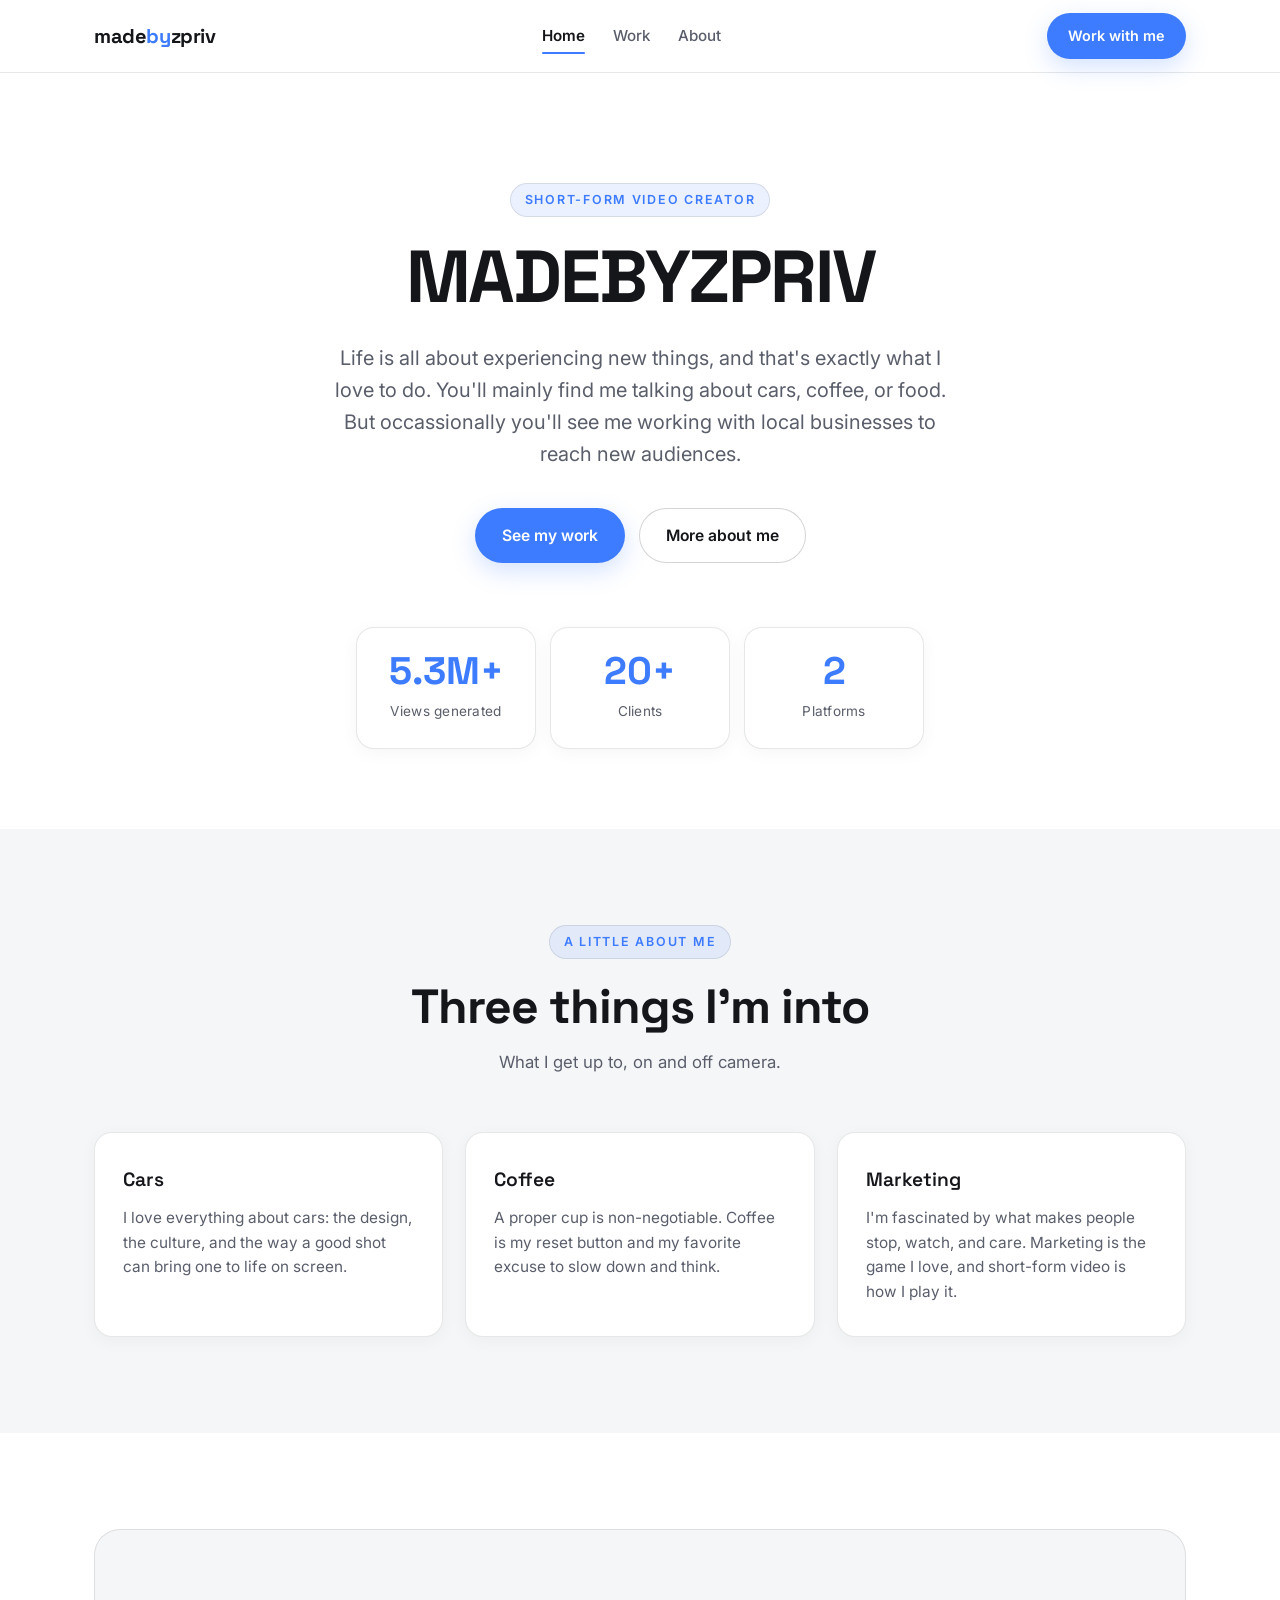
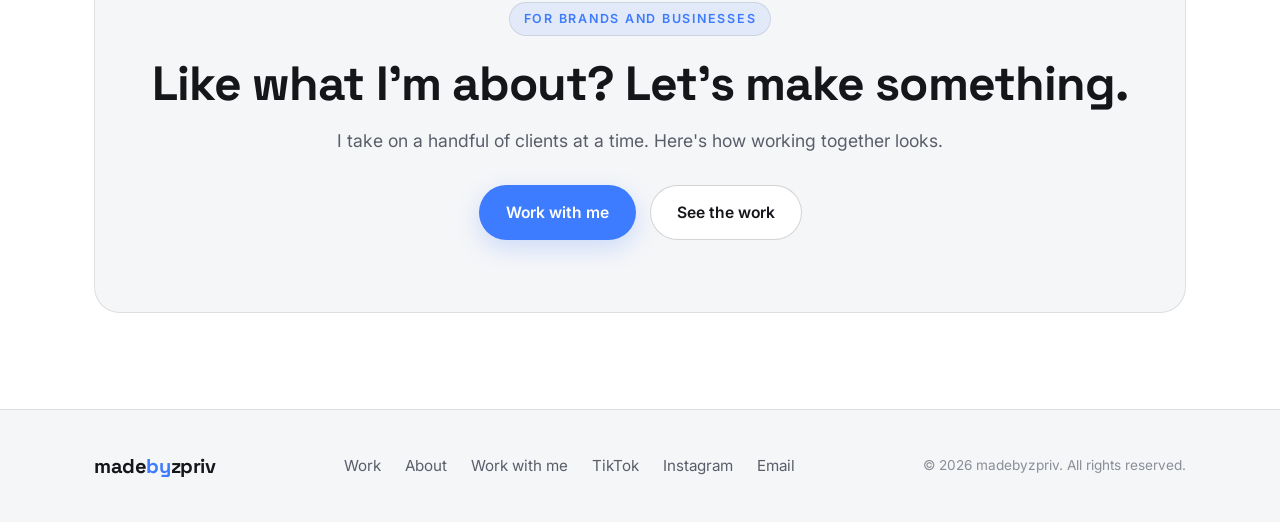
==== commit 58f46ed1: "Update hero stats: 5.3M+ views, 20+ clients Co-Authored-By: Claude Opus 4.8 <noreply@anthropic.com>" ====
--- a/index.html
+++ b/index.html
@@ -72,12 +72,12 @@
           <!-- Quick proof stats -->
           <div class="hero-stats">
             <div class="stat">
-              <span class="stat-num">10M+</span>
+              <span class="stat-num">5.3M+</span>
               <span class="stat-label">Views generated</span>
             </div>
             <div class="stat">
-              <span class="stat-num">30+</span>
-              <span class="stat-label">Brands and creators</span>
+              <span class="stat-num">20+</span>
+              <span class="stat-label">Clients</span>
             </div>
             <div class="stat">
               <span class="stat-num">2</span>
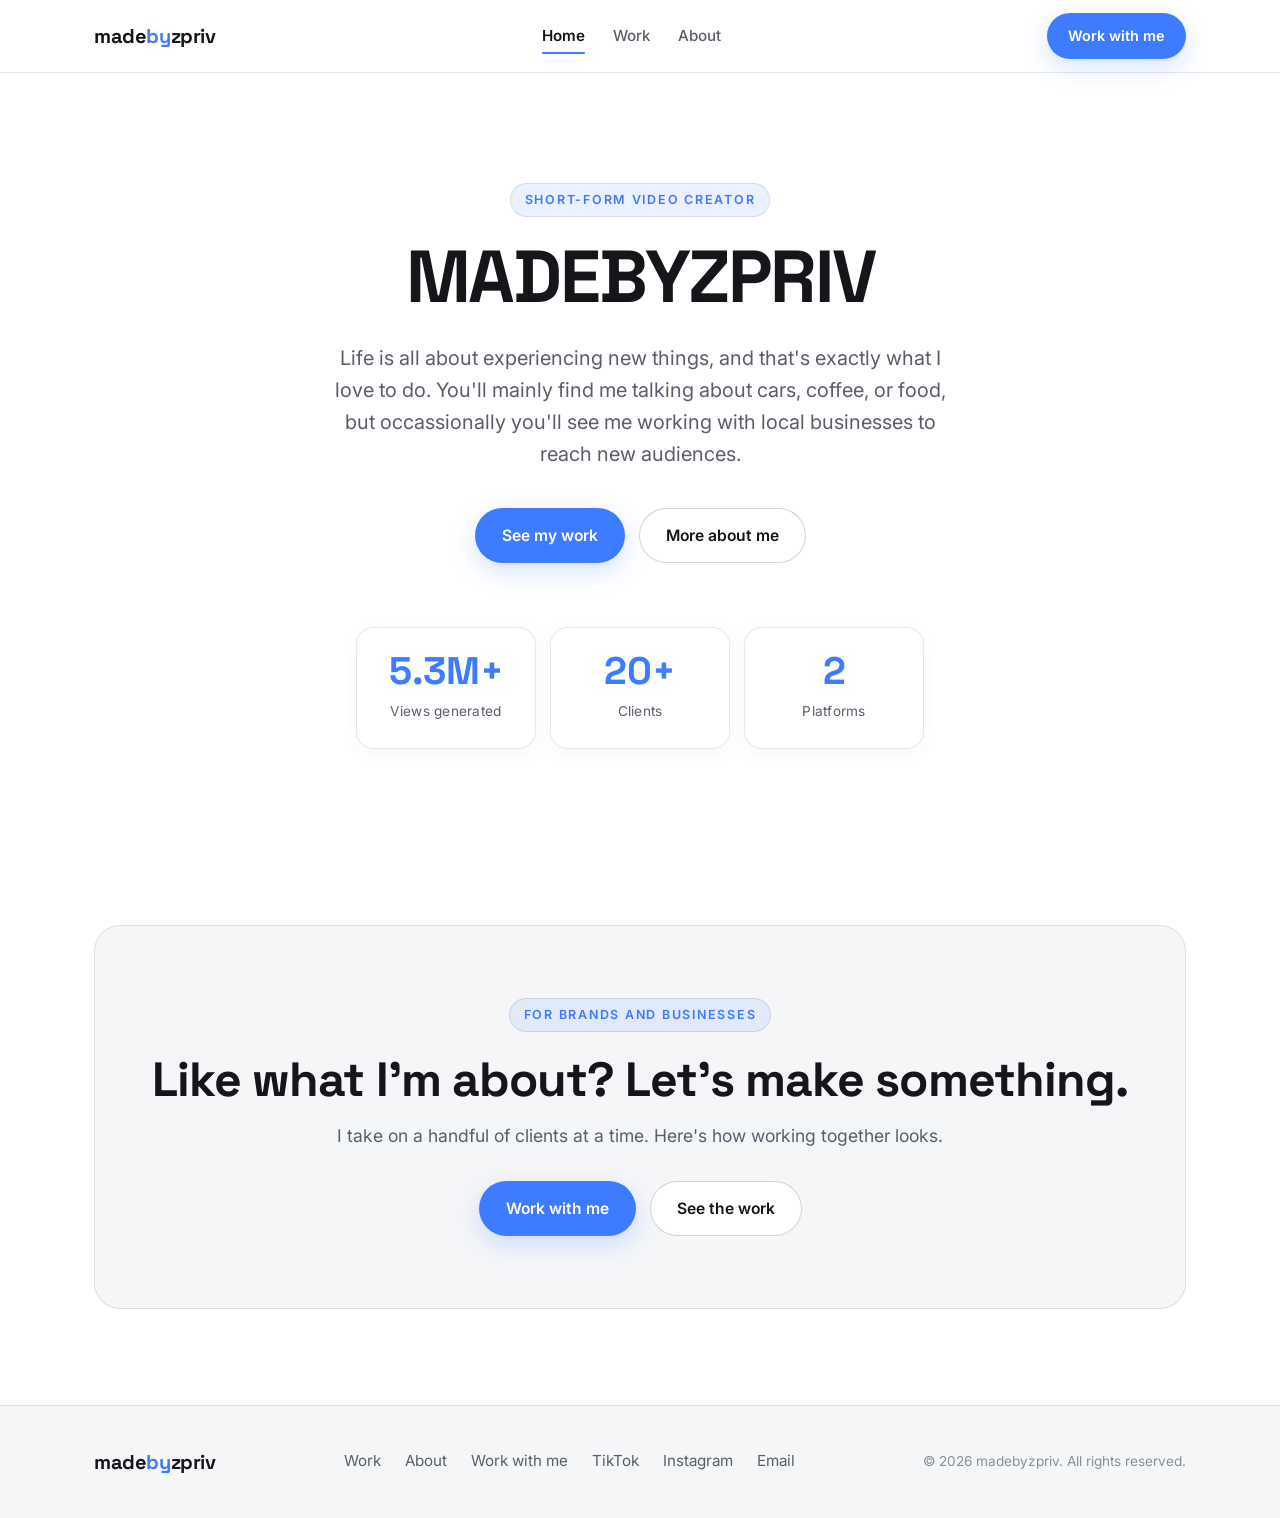
==== commit 6d0acce6: "Add Work tabs with combined views; simplify Home and About - Work: Personal/Client CSS tabs, one com" ====
--- a/index.html
+++ b/index.html
@@ -61,7 +61,7 @@
           <p class="subhead">
             Life is all about experiencing new things, and that's exactly what I
             love to do. You'll mainly find me talking about cars, coffee, or
-            food. But occassionally you'll see me working with local businesses
+            food, but occassionally you'll see me working with local businesses
             to reach new audiences.
           </p>
           <div class="hero-cta">
@@ -82,42 +82,6 @@
             <div class="stat">
               <span class="stat-num">2</span>
               <span class="stat-label">Platforms</span>
-            </div>
-          </div>
-        </div>
-      </section>
-
-      <!-- ============================ WHAT I'M INTO ============================ -->
-      <section class="section alt">
-        <div class="container">
-          <div class="section-head">
-            <span class="eyebrow">A little about me</span>
-            <h2>Three things I'm into</h2>
-            <p class="section-sub">What I get up to, on and off camera.</p>
-          </div>
-
-          <div class="card-grid">
-            <div class="feature-card">
-              <h3>Cars</h3>
-              <p>
-                I love everything about cars: the design, the culture, and the
-                way a good shot can bring one to life on screen.
-              </p>
-            </div>
-            <div class="feature-card">
-              <h3>Coffee</h3>
-              <p>
-                A proper cup is non-negotiable. Coffee is my reset button and my
-                favorite excuse to slow down and think.
-              </p>
-            </div>
-            <div class="feature-card">
-              <h3>Marketing</h3>
-              <p>
-                I'm fascinated by what makes people stop, watch, and care.
-                Marketing is the game I love, and short-form video is how I play
-                it.
-              </p>
             </div>
           </div>
         </div>
--- a/assets/css/style.css
+++ b/assets/css/style.css
@@ -232,6 +232,42 @@
 }
 .section-sub { color: var(--muted); font-size: 1.05rem; }
 
+/* ---------- Work tabs (CSS-only, no JS) ---------- */
+.tab-input { position: absolute; width: 1px; height: 1px; opacity: 0; pointer-events: none; }
+.tabs-wrap { text-align: center; margin-bottom: 48px; }
+.tabs {
+  display: inline-flex;
+  gap: 6px;
+  padding: 6px;
+  background: var(--surface-2);
+  border: 1px solid var(--border);
+  border-radius: 999px;
+}
+.tab {
+  font-family: var(--font-display);
+  font-weight: 600;
+  font-size: 0.95rem;
+  color: var(--muted);
+  padding: 10px 26px;
+  border-radius: 999px;
+  cursor: pointer;
+  transition: color 0.18s ease, background 0.18s ease;
+}
+.tab:hover { color: var(--text); }
+.panel { display: none; }
+#tab-personal:checked ~ .panel-personal,
+#tab-client:checked ~ .panel-client { display: block; }
+#tab-personal:checked ~ .tabs-wrap label[for="tab-personal"],
+#tab-client:checked ~ .tabs-wrap label[for="tab-client"] {
+  background: var(--accent);
+  color: #fff;
+}
+#tab-personal:focus-visible ~ .tabs-wrap label[for="tab-personal"],
+#tab-client:focus-visible ~ .tabs-wrap label[for="tab-client"] {
+  outline: 2px solid var(--accent);
+  outline-offset: 2px;
+}
+
 /* ---------- Platform badges ---------- */
 .platform-head { margin: 8px 0 24px; }
 .platform-head:not(:first-of-type) { margin-top: 56px; }
@@ -295,6 +331,17 @@
   margin-bottom: 4px;
 }
 .video-info .tag { color: var(--muted); font-size: 0.9rem; }
+.video-info .combined {
+  display: inline-block;
+  margin-top: 8px;
+  font-size: 0.75rem;
+  font-weight: 600;
+  letter-spacing: 0.02em;
+  color: var(--accent);
+  background: var(--accent-soft);
+  padding: 3px 10px;
+  border-radius: 999px;
+}
 
 /* ---------- Card grid (services + testimonials) ---------- */
 .card-grid {
